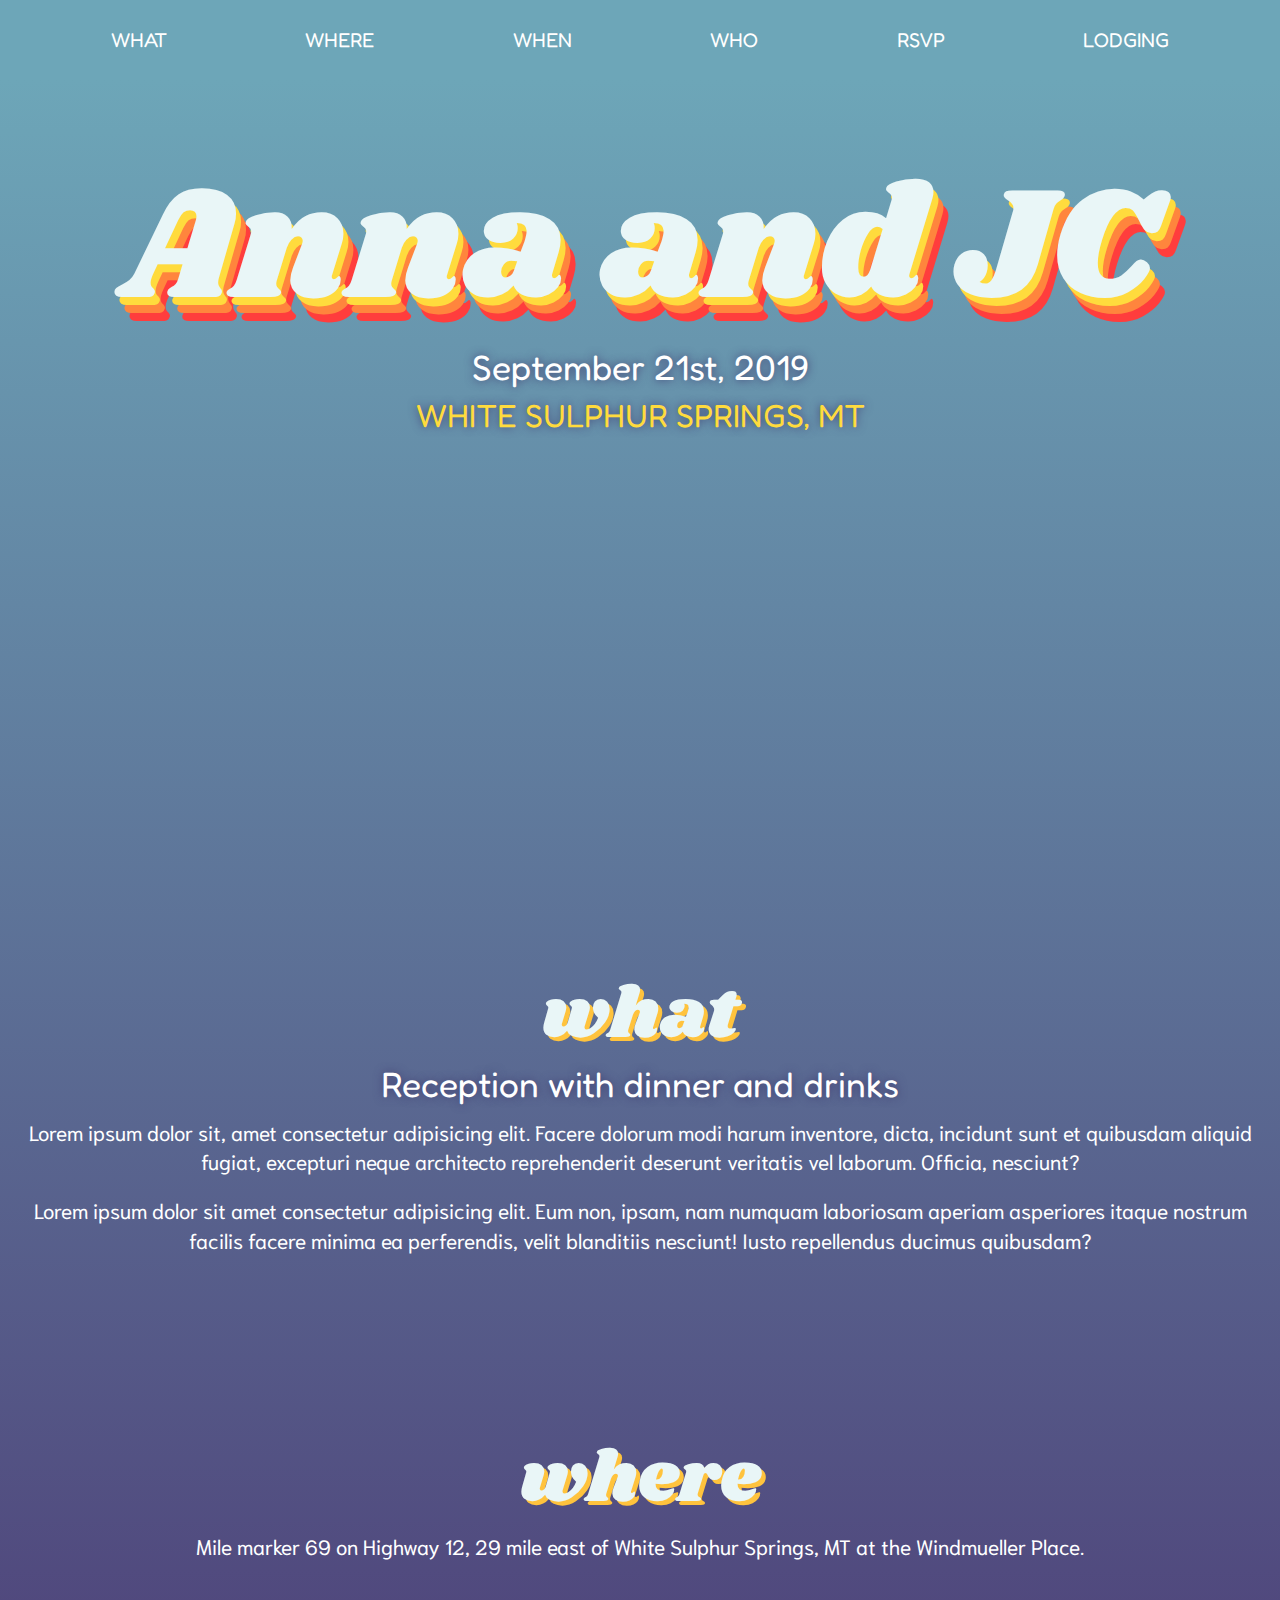
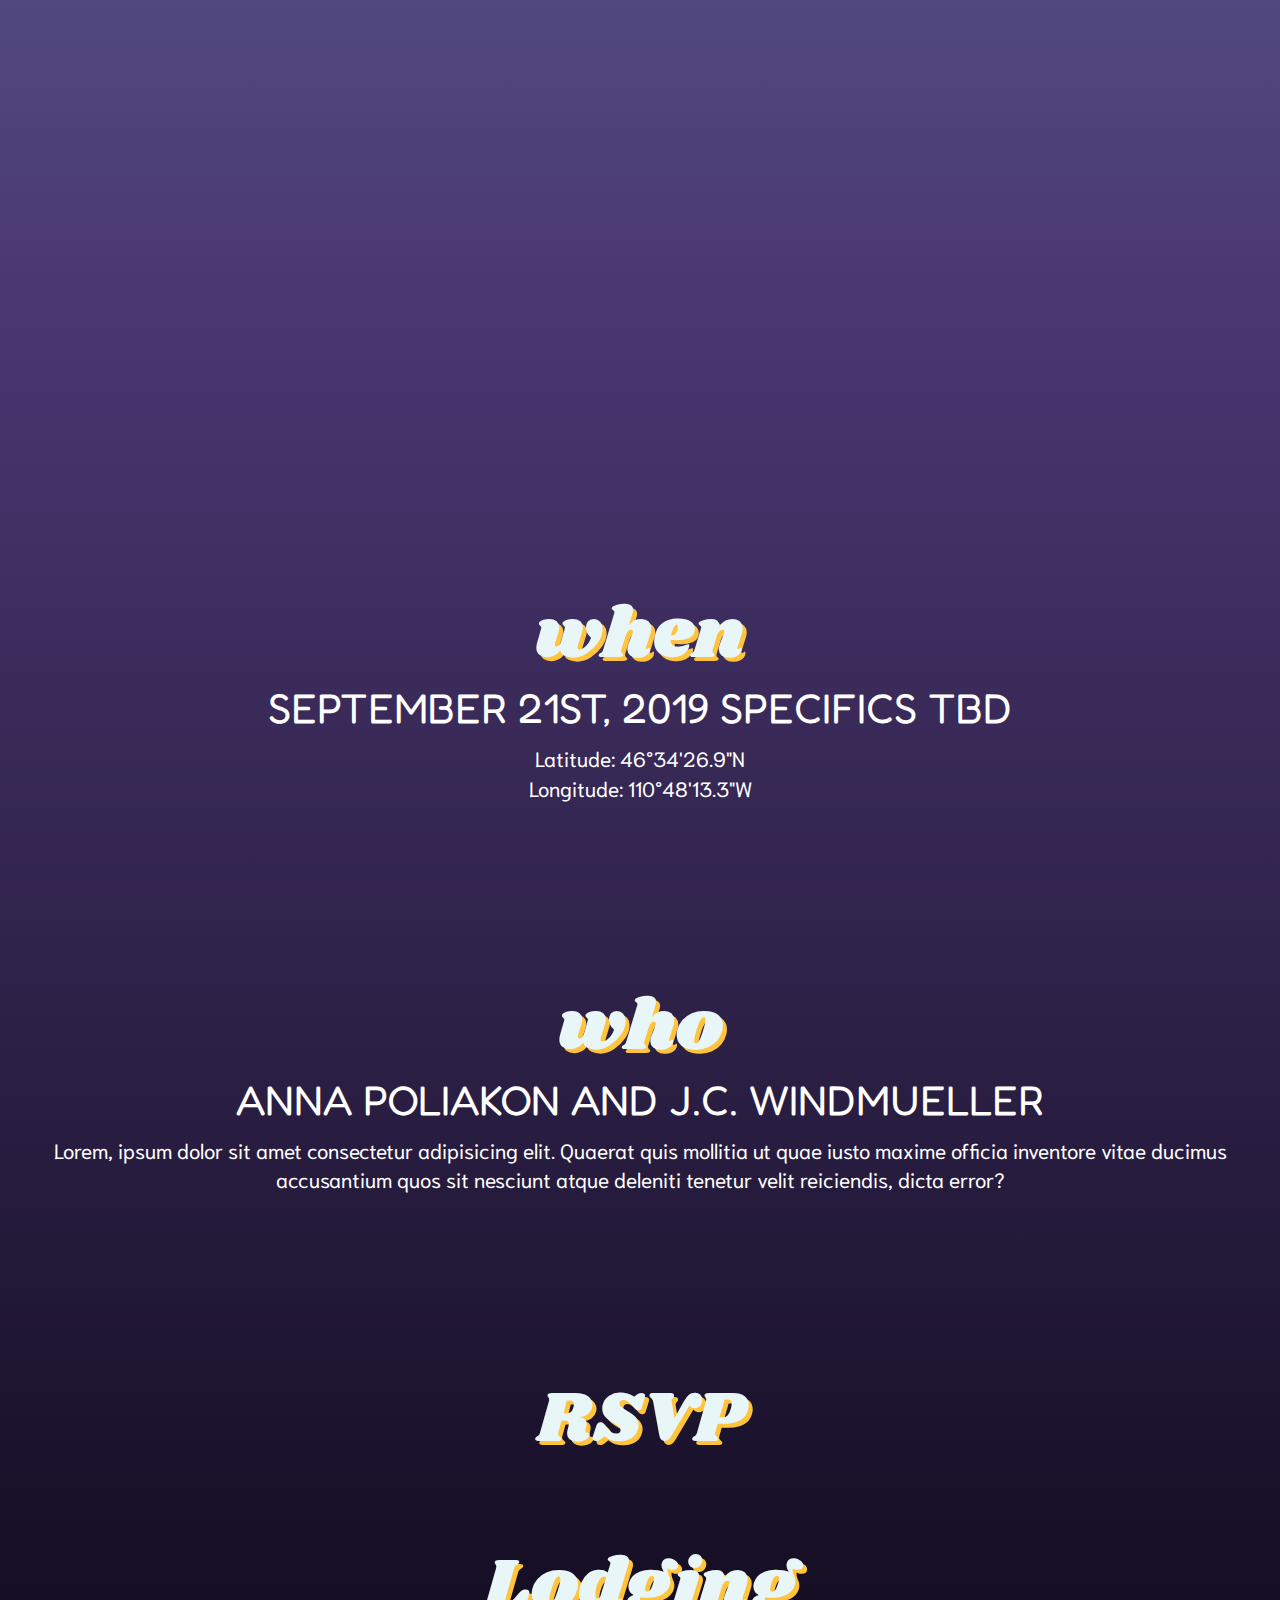
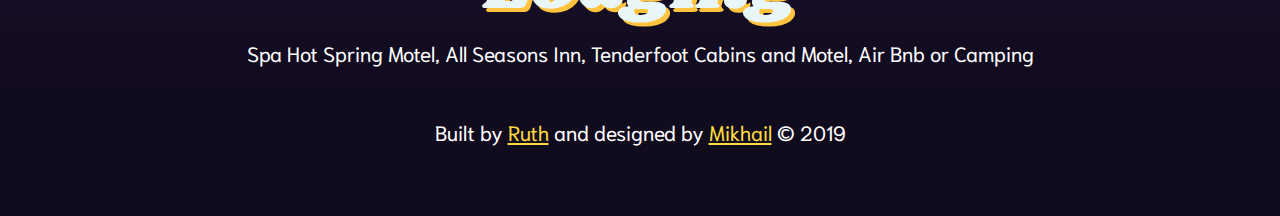
==== annanjc/index.html @ 0ad3e121 "wedding site placeholder text" ====
<!DOCTYPE html>
<html lang="en">
  <head>
    <meta charset="utf-8" />
    <title>Anna and J.C.</title>
    <link
      href="https://fonts.googleapis.com/css?family=Lily+Script+One|Major+Mono+Display|Niramit|Shrikhand|Srisakdi:700|Staatliches&display=swap"
      rel="stylesheet"
    />

    <link href="https://fonts.googleapis.com/css?family=Fredoka+One|Shrikhand&display=swap" rel="stylesheet">


    <link rel="stylesheet" type="text/css" href="style.css" />

    <!-- Meta -->
    <meta
      name="viewport"
      content="width=device-width, initial-scale=1, user-scalable=1"
    />
    <meta name="keywords" content="wedding, anna, jc, poliakon, windmueller" />
    <meta
      name="description"
      content="ANNA POLIAKON AND J.C. WINDMUELLER ARE GETTING HITCHED"
    />
    <meta name="author" content="Ruth Poliakon" />

    <!-- Facebook Open Graph -->
    <meta property="og:title" content="Anna and J.C." />
    <meta property="og:image" content="/images/RAP.jpg" />
    <meta property="og:site_name" content="Anna and J.C." />
    <meta
      property="og:description"
      content="ANNA POLIAKON AND J.C. WINDMUELLER ARE GETTING HITCHED"
    />
    <meta property="og:type" content="event" />
  </head>

  <!-- Main Content -->
  <main>
      <!-- Header -->
      <header class="header">
        <nav class="navigation">
          <a href="#what" class="what-link">what</a>
          <a href="#where" class="where-link">where</a>
          <a href="#when" class="when-link">when</a>
          <a href="#who" class="who-link">who</a>
          <a href="#rsvp" class="rsvp-link">RSVP</a>
          <a href="#lodging" class="lodging-link">Lodging</a>

          <!-- <a href="index.html"
            ><img class="logo" src="img/logo.png" alt="logo"
          /></a> -->
        </nav>
      </header>

      <!-- Hero -->
      <section class="hero">
        <h1 class="super-splash-header">Anna and JC</h1>
        <h2 class="super-splash-dateline">
          September 21st, 2019
        </h2>
        <h2 class="super-splash-location">
           White Sulphur Springs, MT
        </h2>
      </section>

      <!-- Content -->
      <section class="main-content">
        <section class="main-section what" id="what">
          <h2>what</h2>
          <h2 class="super-splash-dateline">
            Reception with dinner and drinks
          </h2>
          <p>
            Lorem ipsum dolor sit, amet consectetur adipisicing elit. Facere dolorum modi harum inventore, dicta, incidunt sunt et quibusdam aliquid fugiat, excepturi neque architecto reprehenderit deserunt veritatis vel laborum. Officia, nesciunt?
          </p>

          <p>
            Lorem ipsum dolor sit amet consectetur adipisicing elit. Eum non, ipsam, nam numquam laboriosam aperiam asperiores itaque nostrum facilis facere minima ea perferendis, velit blanditiis nesciunt! Iusto repellendus ducimus quibusdam?
          </p>
        </section>
        <section class="main-section where" id="where">
          <h2>where</h2>
          <p>
            Mile marker 69 on Highway 12,  29 mile east of White Sulphur Springs, MT at the Windmueller Place.
          </p>
          <div class="iframe">
            <iframe src="https://www.google.com/maps/embed?pb=!1m18!1m12!1m3!1d2742.6627249101393!2d-110.80586868402827!3d46.574134666716105!2m3!1f0!2f0!3f0!3m2!1i1024!2i768!4f13.1!3m3!1m2!1s0x0%3A0x0!2zNDbCsDM0JzI2LjkiTiAxMTDCsDQ4JzEzLjMiVw!5e0!3m2!1sen!2sus!4v1562725082805!5m2!1sen!2sus" width="600" height="450" frameborder="0" style="border:0" allowfullscreen></iframe>
          </div>
        </section>

        <section class="main-section when" id="when">
          <h2>when</h2>
          <h3>
            September 21st, 2019 specifics TBD
          </h3>

          <p>
            Latitude: 46°34'26.9"N <br />
            Longitude: 110°48'13.3"W
          </p>

          
        </section>
        <section class="main-section who" id="who">
          <h2>who</h2>
          <h3>
            Anna Poliakon and J.C. Windmueller
          </h3>

          <p>Lorem, ipsum dolor sit amet consectetur adipisicing elit. Quaerat quis mollitia ut quae iusto maxime officia inventore vitae ducimus accusantium quos sit nesciunt atque deleniti tenetur velit reiciendis, dicta error?</p>
        </section>

      <section class="main-section rsvp" id="rsvp">
          <h2>RSVP</h2>
          <!-- <iframe src="https://docs.google.com/forms/d/e/1FAIpQLSeXHBeMtmVsjeKp1WFBiSRcSif7BDHAz9lkEw2T23xp21ff_g/viewform?embedded=true" width="640" height="600" frameborder="0" marginheight="0" marginwidth="0">Loading...</iframe> -->
        </section>
        <section class="lodging" id="lodging">
          <h2>Lodging</h2>
          <p>Spa Hot Spring Motel, All Seasons Inn, Tenderfoot Cabins and Motel, Air Bnb or Camping</p>
        </section>
      </section>
      <!-- Footer -->
      <footer class="footer">
        <p>
          Built by <a href="http://ruthpoli.com/">Ruth</a> and designed by
          <a href="http://miktwar.com/">Mikhail</a> &copy; 2019
        </p>
      </footer>
    </div>
  </main>
</html>
---- annanjc/style.css ----
/* /////////////////////////// */
/* RESET */
/* /////////////////////////// */

/* http://meyerweb.com/eric/tools/css/reset/
   v2.0 | 20110126
   License: none (public domain)
*/

html,
body,
div,
span,
applet,
object,
iframe,
h1,
h2,
h3,
h4,
h5,
h6,
p,
blockquote,
pre,
a,
abbr,
acronym,
address,
big,
cite,
code,
del,
dfn,
em,
img,
ins,
kbd,
q,
s,
samp,
small,
strike,
strong,
sub,
sup,
tt,
var,
b,
u,
i,
center,
dl,
dt,
dd,
ol,
ul,
li,
fieldset,
form,
label,
legend,
table,
caption,
tbody,
tfoot,
thead,
tr,
th,
td,
article,
aside,
canvas,
details,
embed,
figure,
figcaption,
footer,
header,
hgroup,
menu,
nav,
output,
ruby,
section,
summary,
time,
mark,
audio,
video {
    margin        : 0;
    padding       : 0;
    border        : 0;
    font-size     : 100%;
    font          : inherit;
    vertical-align: baseline;
}

/* HTML5 display-role reset for older browsers */
article,
aside,
details,
figcaption,
figure,
footer,
header,
hgroup,
menu,
nav,
section {
    display: block;
}

body {
    line-height: 1;
    color      : #fff;
}

ol,
ul {
    list-style: none;
}

blockquote,
q {
    quotes: none;
}

blockquote:before,
blockquote:after,
q:before,
q:after {
    content: "";
    content: none;
}

table {
    border-collapse: collapse;
    border-spacing : 0;
}

/* /////////////////////////// */
/* PAGE STYLING */
/* /////////////////////////// */

html {
    background-color: rgb(109, 166, 184);
}

main {
    background: rgb(12, 7, 23);
    background: linear-gradient(0deg,
            rgba(12, 7, 23, 1) 0%,
            rgba(75, 56, 115, 1) 46%,
            rgb(109, 166, 184) 100%);
    /* background-image : url("img/night-sky.jpg");
  background-repeat     : no-repeat;
  background-size       : 100% auto; */
}

p,
blockquote,
ul {
    font-family: "Niramit", sans-serif;
    font-size  : 1.3rem;
    line-height: 1.4em;
    margin     : 10px 0 20px;
}

p {
    text-align: center;
}

blockquote {
    margin     : 0 25px;
    padding    : 0 25px;
    font-size  : 1.1rem;
    line-height: 1.4em;
    border-left: 3px solid #ffc33d;
}

h2 {
    font-family  : "Shrikhand", sans-serif;
    text-align   : center;
    color        : #e9f6f7;
    text-shadow  : 4px 4px 0px #ffc33d;
    font-size    : 4.5rem;
    margin-bottom: 15px;
}

h3 {
    font-family   : "Fredoka One", sans-serif;
    text-align    : center;
    font-size     : 2.6rem;
    margin-bottom : 15px;
    text-transform: uppercase;
}

a {
    color: #ffdb3d;
}

a:hover {
    color: #fff;
}

/* NAVIGATION */
.navigation {
    position: fixed;
    top     : 0;
    width   : 100%;
    height  : 80px;
    z-index : 5;

    background-color: rgb(109, 166, 184);
    display         : flex;
    flex-wrap       : wrap;
    justify-content : space-evenly;
    align-items     : center;
}

.navigation a {
    text-decoration    : none;
    color              : #fff;
    font-size          : 20px;
    font-family        : "Fredoka One", sans-serif;
    text-transform     : uppercase;
    padding            : 28px;
    background-repeat  : no-repeat;
    background-position: center;
}

.navigation a:hover {
    color              : #ffdb3d;
    background-repeat  : no-repeat;
    background-position: center;
}

.what-link:hover {
    background     : url(images/flashlight.png);
    background-size: 100px auto;
}

.where-link:hover {
    background     : url(images/smores.png);
    background-size: 62px auto;
}

.when-link:hover {
    background     : url(images/compass.png);
    background-size: 51px auto;
}

.who-link:hover {
    background     : url(images/sleeping-bag.png);
    background-size: 112px auto;
}

.rsvp-link:hover {
    background     : url(images/beer.png);
    background-size: 52px auto;
}

/* SPLASH */

.hero {
    margin-top            : 80px;
    /* background         : url(images/mountains.jpg); */
    height                : 90vh;
    background-size       : 100% auto;
    background-position   : center center;
}

.super-splash-header {
    /* font-family: 'Lily Script One', serif;
  font-family     : 'Major Mono Display', monospace;
  */
    font-family: "Shrikhand", sans-serif;
    text-align : center;
    color      : #e9f6f7;
    text-shadow: 5px 8px 0px #ffdb3d, 10px 16px 0px #ff853d, 15px 24px 0px #ff3d3d;
    font-size  : 10rem;
    padding    : 10vh 0 20px;
}

.super-splash-subline {
    font-family: "Shrikhand", sans-serif;
    color      : #fff;
    text-align : center;
    text-shadow: 0px 0px 10px #3f3e72;
    font-size  : 2rem;
}

.super-splash-dateline {
    font-family: "Fredoka One", sans-serif;
    color      : #fff;
    text-align : center;
    text-shadow: 0px 0px 10px #3f3e72;
    font-size  : 2.2rem;
}


.super-splash-location {
    font-family   : "Fredoka One", sans-serif;
    color         : #ffdb3d;
    text-transform: uppercase;
    text-align    : center;
    text-shadow   : 0px 0px 10px #3f3e72;
    font-size     : 2rem;
}

.full-width-pattern {
    height         : 180px;
    display        : block;
    width          : 100%;
    background     : url(images/pattern.png) repeat transparent;
    background-size: auto 100%;
}

/* MAIN CONTENT */

.main-section {
    padding      : 90px 20px 80px;
    /* background: #000000; */
}

/* @media only screen and (min-width: 1050px) {
    .main-content {
        display        : flex;
        flex-flow      : row wrap;
        justify-content: space-between;
        align-items    : stretch;
        align-content  : space-around;
    }
} */


.where iframe {
    margin : 0 auto;
    display: block;
}

@media only screen and (max-width: 700px) {
    .iframe {
        position: relative;

        height: 600px;
    }

    .iframe iframe {
        position: absolute;
        top     : 0;
        left    : 0;
        width   : 100%;
        height  : 600px;
    }

    p {
        font-size  : 1.3rem;
        line-height: 1.4em;
    }

    blockquote {
        font-size  : 1.1rem;
        line-height: 1.4em;
    }

    .main-section {
        padding: 50px 20px 60px;
    }

    h2 {
        font-family  : "Shrikhand", sans-serif;
        text-align   : center;
        color        : #e9f6f7;
        text-shadow  : 4px 4px 0px #ffc33d;
        font-size    : 3rem;
        margin-bottom: 15px;
    }

    h3 {
        font-size    : 2rem;
        margin-bottom: 15px;
    }

    .super-splash-header {
        font-size  : 5rem;
        text-shadow: 3px 4px 0px #ffdb3d, 6px 8px 0px #ff853d, 9px 12px 0px #ff3d3d;
    }

    .super-splash-dateline {
        font-size: 1.8rem;
    }

    .super-splash-subline {}

    .navigation {
        height: 66px;
    }

    .navigation a {
        padding  : 0px;
        transform: rotate(-25deg);
    }

    .navigation a:hover {
        background-image: none;
    }
}


.rsvp {
    flex      : 1;
    text-align: center;
}

.footer {
    padding   : 20px 0 50px;
    background: #110b1e;
    font-size : 10px;
    text-align: center;
}

/*
font-family: 'Srisakdi', cursive;
font-family: 'Major Mono Display', monospace;
font-family: 'Staatliches', cursive;
font-family: 'Shrikhand', cursive;
font-family: 'Lily Script One', cursive;
font-family: 'Niramit', sans-serif;

font-family: 'Fredoka One', cursive;
*/
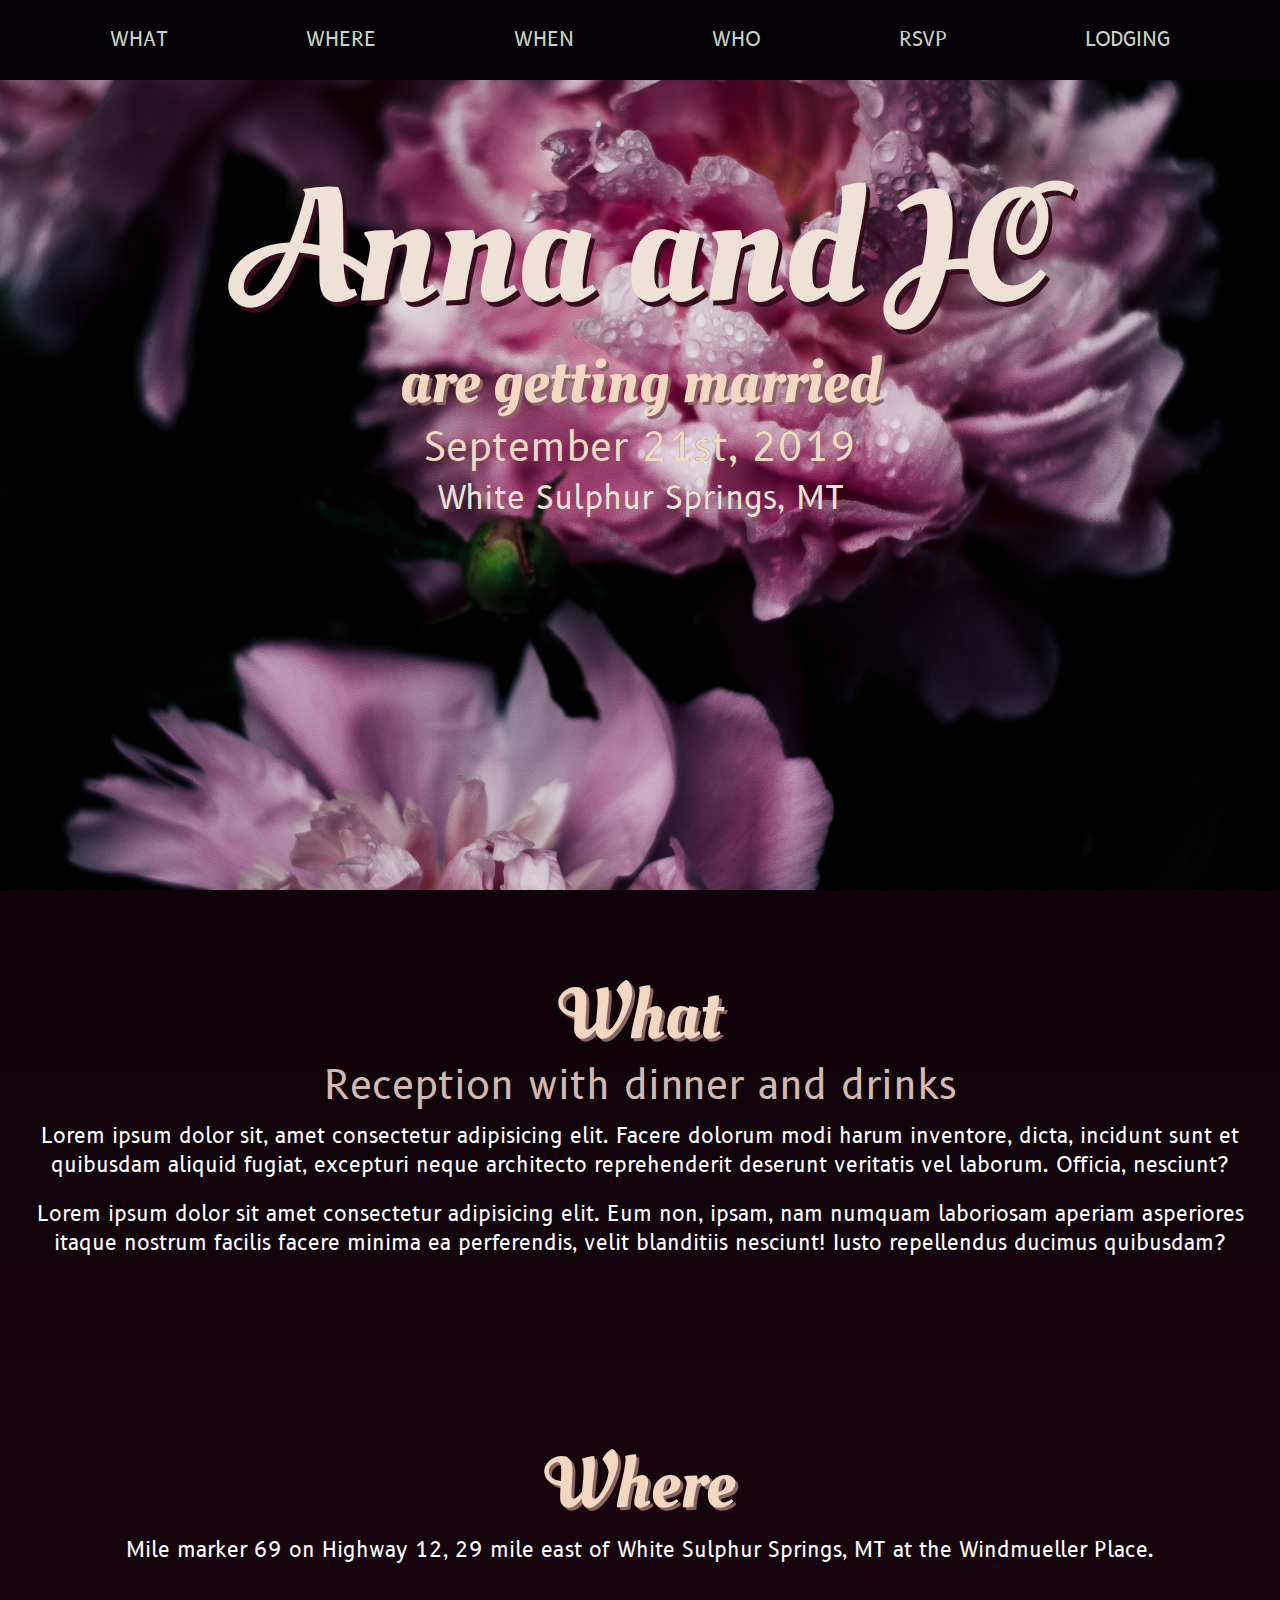
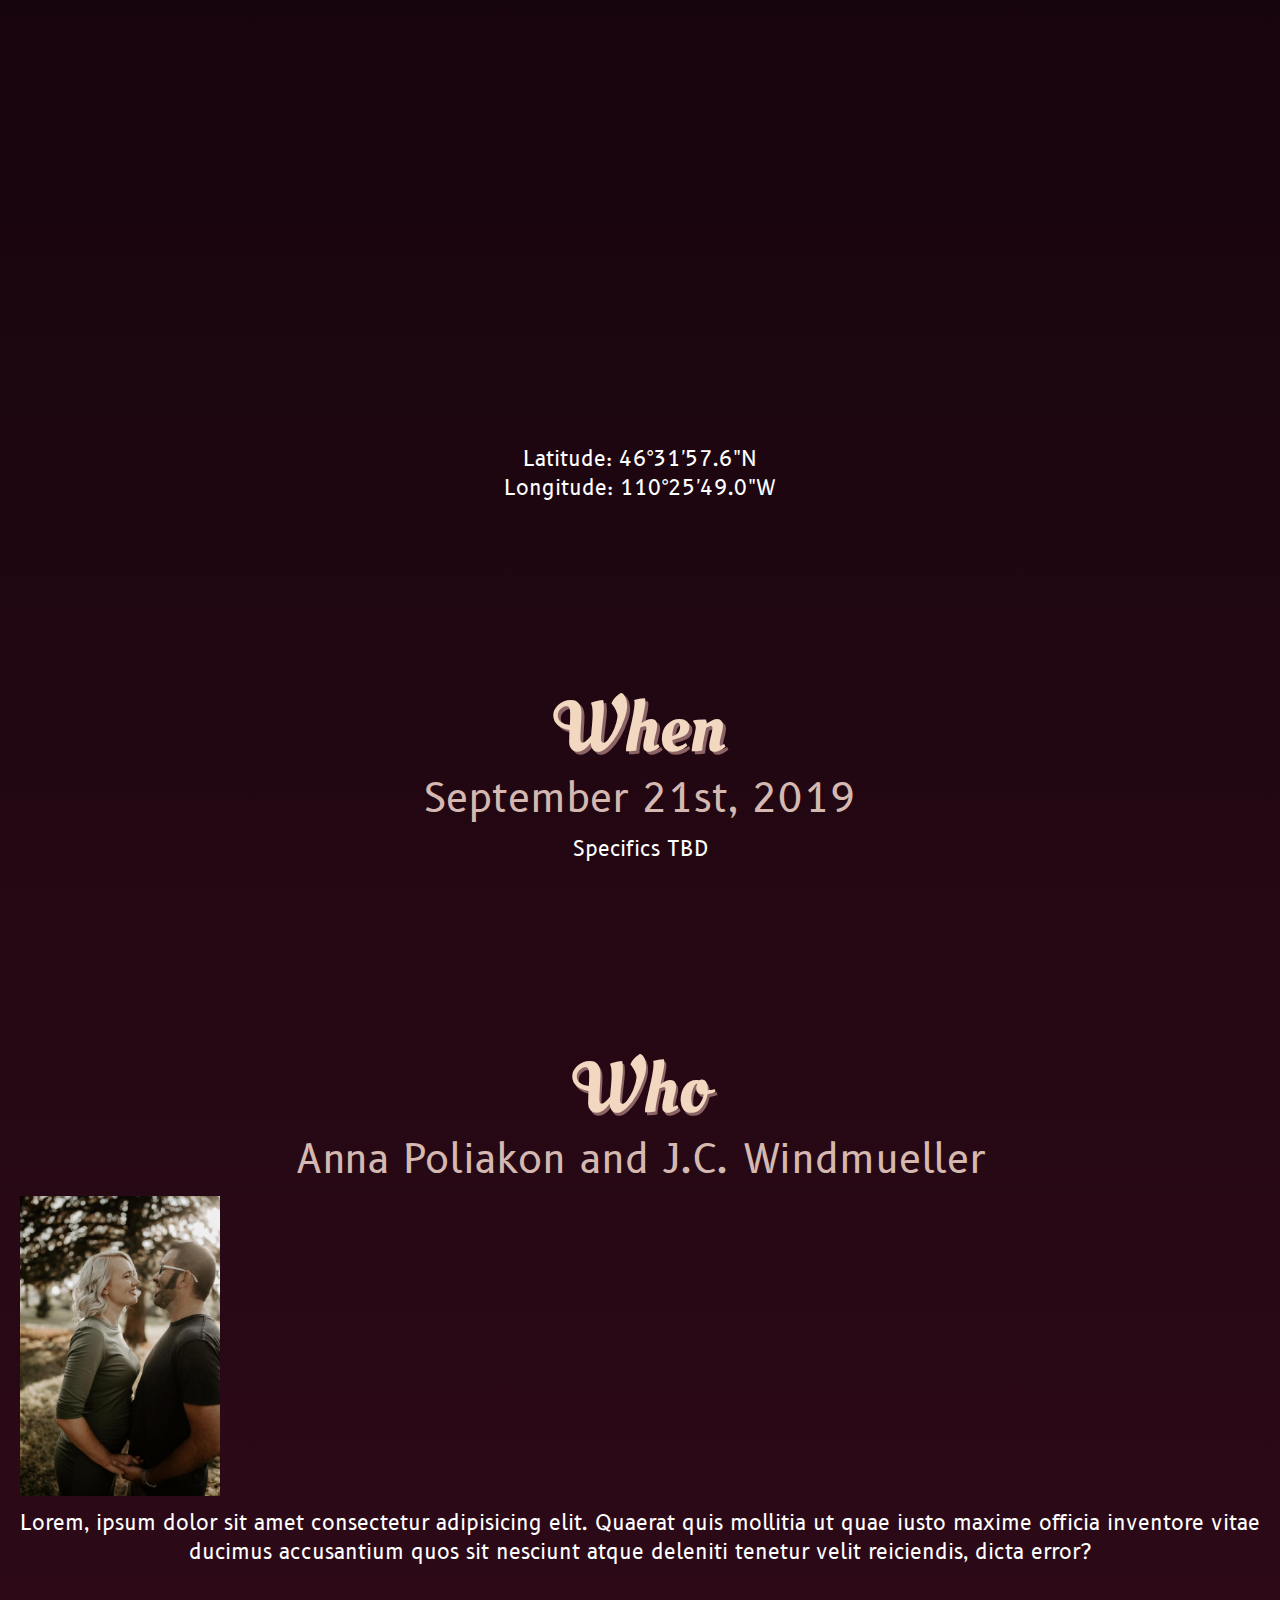
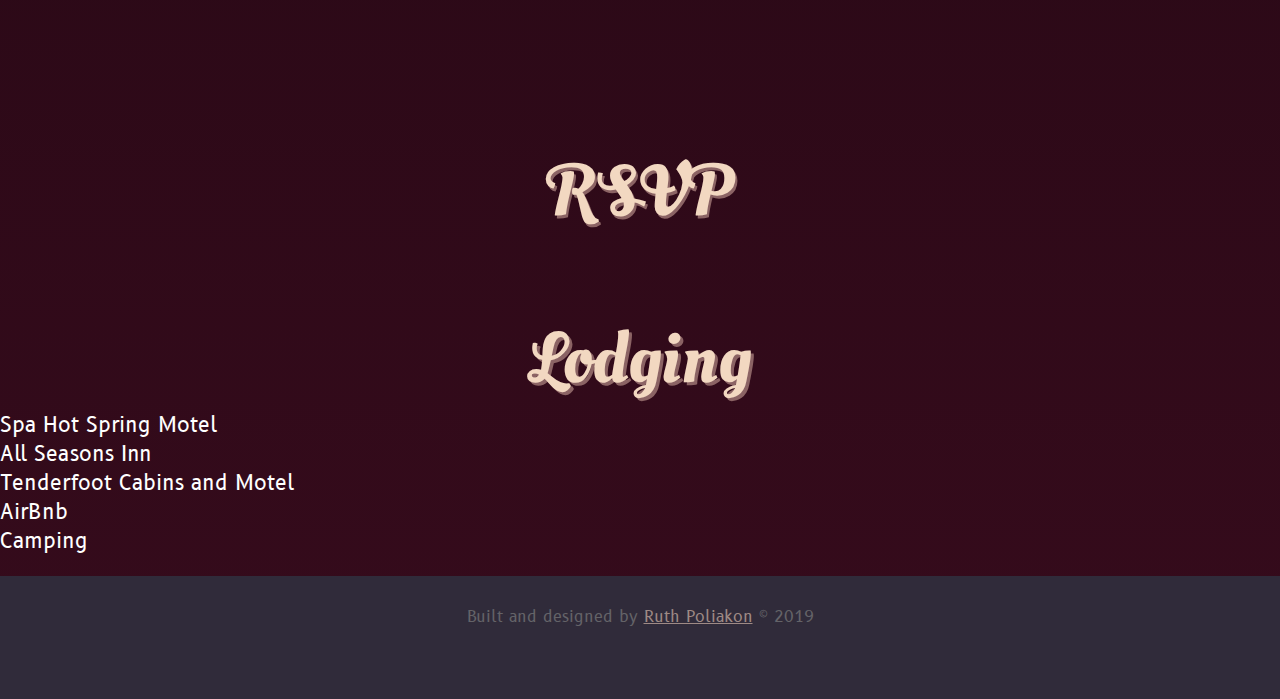
==== commit fd45e0f1: "main page styling" ====
--- a/annanjc/index.html
+++ b/annanjc/index.html
@@ -4,14 +4,16 @@
     <meta charset="utf-8" />
     <title>Anna and J.C.</title>
     <link
-      href="https://fonts.googleapis.com/css?family=Lily+Script+One|Major+Mono+Display|Niramit|Shrikhand|Srisakdi:700|Staatliches&display=swap"
+      href="https://fonts.googleapis.com/css?family=B612|Oleo+Script+Swash+Caps&display=swap"
       rel="stylesheet"
     />
 
-    <link href="https://fonts.googleapis.com/css?family=Fredoka+One|Shrikhand&display=swap" rel="stylesheet">
+    <link
+      href="https://fonts.googleapis.com/css?family=Fredoka+One|Shrikhand&display=swap"
+      rel="stylesheet"
+    />
 
-
-    <link rel="stylesheet" type="text/css" href="style.css" />
+    <link rel="stylesheet" type="text/css" href="css/index.css" />
 
     <!-- Meta -->
     <meta
@@ -19,10 +21,7 @@
       content="width=device-width, initial-scale=1, user-scalable=1"
     />
     <meta name="keywords" content="wedding, anna, jc, poliakon, windmueller" />
-    <meta
-      name="description"
-      content="ANNA POLIAKON AND J.C. WINDMUELLER ARE GETTING HITCHED"
-    />
+    <meta name="description" content="Anna and JC are getting married!" />
     <meta name="author" content="Ruth Poliakon" />
 
     <!-- Facebook Open Graph -->
@@ -31,103 +30,127 @@
     <meta property="og:site_name" content="Anna and J.C." />
     <meta
       property="og:description"
-      content="ANNA POLIAKON AND J.C. WINDMUELLER ARE GETTING HITCHED"
+      content="Anna and JC are getting married!"
     />
     <meta property="og:type" content="event" />
   </head>
 
   <!-- Main Content -->
   <main>
-      <!-- Header -->
-      <header class="header">
-        <nav class="navigation">
-          <a href="#what" class="what-link">what</a>
-          <a href="#where" class="where-link">where</a>
-          <a href="#when" class="when-link">when</a>
-          <a href="#who" class="who-link">who</a>
-          <a href="#rsvp" class="rsvp-link">RSVP</a>
-          <a href="#lodging" class="lodging-link">Lodging</a>
+    <!-- Header -->
+    <header class="header">
+      <nav class="navigation">
+        <a href="#what" class="what-link">what</a>
+        <a href="#where" class="where-link">where</a>
+        <a href="#when" class="when-link">when</a>
+        <a href="#who" class="who-link">who</a>
+        <a href="#rsvp" class="rsvp-link">RSVP</a>
+        <a href="#lodging" class="lodging-link">Lodging</a>
 
-          <!-- <a href="index.html"
+        <!-- <a href="index.html"
             ><img class="logo" src="img/logo.png" alt="logo"
           /></a> -->
-        </nav>
-      </header>
+      </nav>
+    </header>
 
-      <!-- Hero -->
-      <section class="hero">
-        <h1 class="super-splash-header">Anna and JC</h1>
-        <h2 class="super-splash-dateline">
-          September 21st, 2019
-        </h2>
-        <h2 class="super-splash-location">
-           White Sulphur Springs, MT
-        </h2>
+    <!-- Hero -->
+    <section class="hero">
+      <h1 class="super-splash-header">Anna and JC</h1>
+      <h2 class="super-splash-subline">are getting married</h2>
+      <h2 class="super-splash-dateline">
+        September 21st, 2019
+      </h2>
+      <h2 class="super-splash-location">
+        White Sulphur Springs, MT
+      </h2>
+    </section>
+
+    <!-- Content -->
+    <section class="main-content">
+      <section class="main-section what" id="what">
+        <h2>What</h2>
+        <h3>
+          Reception with dinner and drinks
+        </h3>
+        <p>
+          Lorem ipsum dolor sit, amet consectetur adipisicing elit. Facere
+          dolorum modi harum inventore, dicta, incidunt sunt et quibusdam
+          aliquid fugiat, excepturi neque architecto reprehenderit deserunt
+          veritatis vel laborum. Officia, nesciunt?
+        </p>
+
+        <p>
+          Lorem ipsum dolor sit amet consectetur adipisicing elit. Eum non,
+          ipsam, nam numquam laboriosam aperiam asperiores itaque nostrum
+          facilis facere minima ea perferendis, velit blanditiis nesciunt! Iusto
+          repellendus ducimus quibusdam?
+        </p>
+      </section>
+      <section class="main-section where" id="where">
+        <h2>Where</h2>
+        <p>
+          Mile marker 69 on Highway 12, 29 mile east of White Sulphur Springs,
+          MT at the Windmueller Place.
+        </p>
+        <div class="iframe">
+          <iframe
+            src="https://www.google.com/maps/embed?pb=!1m18!1m12!1m3!1d2744.7981487558277!2d-110.43307468440645!3d46.53189597912811!2m3!1f0!2f0!3f0!3m2!1i1024!2i768!4f13.1!3m3!1m2!1s0x53443decd35ec167%3A0x347f56c836a28da6!2s6922+US-12%2C+Martinsdale%2C+MT+59053!5e0!3m2!1sen!2sus!4v1562787976945!5m2!1sen!2sus"
+            width="600"
+            height="450"
+            frameborder="0"
+            style="border:0"
+            allowfullscreen
+          ></iframe>
+          <p>
+            Latitude: 46°31'57.6"N<br />
+            Longitude: 110°25'49.0"W
+          </p>
+        </div>
       </section>
 
-      <!-- Content -->
-      <section class="main-content">
-        <section class="main-section what" id="what">
-          <h2>what</h2>
-          <h2 class="super-splash-dateline">
-            Reception with dinner and drinks
-          </h2>
-          <p>
-            Lorem ipsum dolor sit, amet consectetur adipisicing elit. Facere dolorum modi harum inventore, dicta, incidunt sunt et quibusdam aliquid fugiat, excepturi neque architecto reprehenderit deserunt veritatis vel laborum. Officia, nesciunt?
-          </p>
+      <section class="main-section when" id="when">
+        <h2>When</h2>
+        <h3>
+          September 21st, 2019
+        </h3>
+        <p>Specifics TBD</p>
+      </section>
+      <section class="main-section who" id="who">
+        <h2>Who</h2>
+        <h3>
+          Anna Poliakon and J.C. Windmueller
+        </h3>
+        <img src="img/anna-jc-1.jpg" alt="Anna and JC" />
 
-          <p>
-            Lorem ipsum dolor sit amet consectetur adipisicing elit. Eum non, ipsam, nam numquam laboriosam aperiam asperiores itaque nostrum facilis facere minima ea perferendis, velit blanditiis nesciunt! Iusto repellendus ducimus quibusdam?
-          </p>
-        </section>
-        <section class="main-section where" id="where">
-          <h2>where</h2>
-          <p>
-            Mile marker 69 on Highway 12,  29 mile east of White Sulphur Springs, MT at the Windmueller Place.
-          </p>
-          <div class="iframe">
-            <iframe src="https://www.google.com/maps/embed?pb=!1m18!1m12!1m3!1d2742.6627249101393!2d-110.80586868402827!3d46.574134666716105!2m3!1f0!2f0!3f0!3m2!1i1024!2i768!4f13.1!3m3!1m2!1s0x0%3A0x0!2zNDbCsDM0JzI2LjkiTiAxMTDCsDQ4JzEzLjMiVw!5e0!3m2!1sen!2sus!4v1562725082805!5m2!1sen!2sus" width="600" height="450" frameborder="0" style="border:0" allowfullscreen></iframe>
-          </div>
-        </section>
-
-        <section class="main-section when" id="when">
-          <h2>when</h2>
-          <h3>
-            September 21st, 2019 specifics TBD
-          </h3>
-
-          <p>
-            Latitude: 46°34'26.9"N <br />
-            Longitude: 110°48'13.3"W
-          </p>
-
-          
-        </section>
-        <section class="main-section who" id="who">
-          <h2>who</h2>
-          <h3>
-            Anna Poliakon and J.C. Windmueller
-          </h3>
-
-          <p>Lorem, ipsum dolor sit amet consectetur adipisicing elit. Quaerat quis mollitia ut quae iusto maxime officia inventore vitae ducimus accusantium quos sit nesciunt atque deleniti tenetur velit reiciendis, dicta error?</p>
-        </section>
+        <p>
+          Lorem, ipsum dolor sit amet consectetur adipisicing elit. Quaerat quis
+          mollitia ut quae iusto maxime officia inventore vitae ducimus
+          accusantium quos sit nesciunt atque deleniti tenetur velit reiciendis,
+          dicta error?
+        </p>
+      </section>
 
       <section class="main-section rsvp" id="rsvp">
-          <h2>RSVP</h2>
-          <!-- <iframe src="https://docs.google.com/forms/d/e/1FAIpQLSeXHBeMtmVsjeKp1WFBiSRcSif7BDHAz9lkEw2T23xp21ff_g/viewform?embedded=true" width="640" height="600" frameborder="0" marginheight="0" marginwidth="0">Loading...</iframe> -->
-        </section>
-        <section class="lodging" id="lodging">
-          <h2>Lodging</h2>
-          <p>Spa Hot Spring Motel, All Seasons Inn, Tenderfoot Cabins and Motel, Air Bnb or Camping</p>
-        </section>
+        <h2>RSVP</h2>
+        <!-- <iframe src="https://docs.google.com/forms/d/e/1FAIpQLSeXHBeMtmVsjeKp1WFBiSRcSif7BDHAz9lkEw2T23xp21ff_g/viewform?embedded=true" width="640" height="600" frameborder="0" marginheight="0" marginwidth="0">Loading...</iframe> -->
       </section>
-      <!-- Footer -->
-      <footer class="footer">
-        <p>
-          Built by <a href="http://ruthpoli.com/">Ruth</a> and designed by
-          <a href="http://miktwar.com/">Mikhail</a> &copy; 2019
-        </p>
-      </footer>
-    </div>
+      <section class="lodging" id="lodging">
+        <h2>Lodging</h2>
+        <ul>
+          <li>Spa Hot Spring Motel</li>
+          <li>All Seasons Inn</li>
+          <li>Tenderfoot Cabins and Motel</li>
+          <li>AirBnb</li>
+          <li>Camping</li>
+        </ul>
+      </section>
+    </section>
+    <!-- Footer -->
+    <footer class="footer">
+      <p>
+        Built and designed by
+        <a href="http://ruthpoli.com/">Ruth Poliakon</a> &copy; 2019
+      </p>
+    </footer>
   </main>
 </html>
--- a/annanjc/css/index.css
+++ b/annanjc/css/index.css
@@ -0,0 +1,365 @@
+/* /////////////////////////// */
+/* RESET */
+/* /////////////////////////// */
+/* http://meyerweb.com/eric/tools/css/reset/
+   v2.0 | 20110126
+   License: none (public domain)
+*/
+html,
+body,
+div,
+span,
+applet,
+object,
+iframe,
+h1,
+h2,
+h3,
+h4,
+h5,
+h6,
+p,
+blockquote,
+pre,
+a,
+abbr,
+acronym,
+address,
+big,
+cite,
+code,
+del,
+dfn,
+em,
+img,
+ins,
+kbd,
+q,
+s,
+samp,
+small,
+strike,
+strong,
+sub,
+sup,
+tt,
+var,
+b,
+u,
+i,
+center,
+dl,
+dt,
+dd,
+ol,
+ul,
+li,
+fieldset,
+form,
+label,
+legend,
+table,
+caption,
+tbody,
+tfoot,
+thead,
+tr,
+th,
+td,
+article,
+aside,
+canvas,
+details,
+embed,
+figure,
+figcaption,
+footer,
+header,
+hgroup,
+menu,
+nav,
+output,
+ruby,
+section,
+summary,
+time,
+mark,
+audio,
+video {
+  margin: 0;
+  padding: 0;
+  border: 0;
+  font-size: 100%;
+  font: inherit;
+  vertical-align: baseline;
+}
+/* HTML5 display-role reset for older browsers */
+article,
+aside,
+details,
+figcaption,
+figure,
+footer,
+header,
+hgroup,
+menu,
+nav,
+section {
+  display: block;
+}
+body {
+  line-height: 1;
+  color: #fff;
+}
+ol,
+ul {
+  list-style: none;
+}
+blockquote,
+q {
+  quotes: none;
+}
+blockquote:before,
+blockquote:after,
+q:before,
+q:after {
+  content: "";
+  content: none;
+}
+table {
+  border-collapse: collapse;
+  border-spacing: 0;
+}
+/* /////////////////////////// */
+/* PAGE STYLING */
+/* /////////////////////////// */
+html {
+  background-color: #030104;
+}
+main {
+  background: #030104;
+  background: linear-gradient(0deg, #360b1c 0%, #030104 100%);
+}
+p,
+blockquote,
+ul {
+  font-family: 'B612', sans-serif;
+  font-size: 1.3rem;
+  line-height: 1.4em;
+  margin: 10px 0 20px;
+}
+p {
+  text-align: center;
+}
+blockquote {
+  margin: 0 25px;
+  padding: 0 25px;
+  font-size: 1.1rem;
+  line-height: 1.4em;
+  border-left: 3px solid #8b6364;
+}
+ul {
+  list-style-type: circle;
+}
+h2 {
+  font-family: 'Oleo Script Swash Caps', cursive;
+  text-align: center;
+  color: #F2D8C1;
+  text-shadow: 2.5px 3px 0px #8b6364;
+  font-size: 4.5rem;
+  margin-bottom: 15px;
+}
+h3 {
+  font-family: 'B612', sans-serif;
+  color: #d5b9b1;
+  text-align: center;
+  font-size: 2.5rem;
+  margin-bottom: 15px;
+}
+a {
+  color: #e4a999;
+}
+a:hover {
+  color: #bb7897;
+}
+/* NAVIGATION */
+.navigation {
+  position: fixed;
+  top: 0;
+  width: 100%;
+  height: 80px;
+  z-index: 5;
+  background-color: #030104;
+  display: flex;
+  flex-wrap: wrap;
+  justify-content: space-evenly;
+  align-items: center;
+}
+.navigation a {
+  text-decoration: none;
+  color: #cbd3c4;
+  font-size: 20px;
+  font-family: 'B612', sans-serif;
+  text-transform: uppercase;
+  padding: 28px;
+  background-repeat: no-repeat;
+  background-position: center;
+}
+.navigation a:hover {
+  color: #73254c;
+  background-repeat: no-repeat;
+  background-position: center;
+}
+.what-link:hover {
+  background: url(images/flashlight.png);
+  background-size: 100px auto;
+}
+.where-link:hover {
+  background: url(images/smores.png);
+  background-size: 62px auto;
+}
+.when-link:hover {
+  background: url(images/compass.png);
+  background-size: 51px auto;
+}
+.who-link:hover {
+  background: url(images/sleeping-bag.png);
+  background-size: 112px auto;
+}
+.rsvp-link:hover {
+  background: url(images/beer.png);
+  background-size: 52px auto;
+}
+.footer {
+  padding: 20px 0 50px;
+  background: #302b3a;
+  color: #646368;
+  text-align: center;
+}
+.footer p {
+  font-size: 1rem;
+}
+.footer a {
+  color: #9e8a85;
+}
+.footer a:hover {
+  color: #d5b9b1;
+}
+/* SPLASH */
+.hero {
+  margin-top: 80px;
+  background: url(../img/peony.jpg);
+  height: 90vh;
+  background-size: 100% auto;
+  background-position: center center;
+}
+.super-splash-header {
+  font-family: 'Oleo Script Swash Caps', cursive;
+  text-align: center;
+  color: #eee1d6;
+  text-shadow: 4px 5px 0px #360b1c;
+  font-size: 10rem;
+  padding: 10vh 0 20px;
+}
+.super-splash-subline {
+  font-family: 'Oleo Script Swash Caps', cursive;
+  color: #F2D8C1;
+  text-align: center;
+  text-shadow: 3px 2.5px 0px #8b6364;
+  font-size: 4rem;
+}
+.super-splash-dateline {
+  font-family: 'B612', sans-serif;
+  color: #F2D8C1;
+  text-align: center;
+  text-shadow: 0px 0px 0px #360b1c;
+  font-size: 2.5rem;
+}
+.super-splash-location {
+  font-family: 'B612', sans-serif;
+  color: #eee1d6;
+  text-transform: capitalize;
+  text-align: center;
+  text-shadow: 0px 0px 0px #360b1c;
+  font-size: 2rem;
+}
+/* MAIN CONTENT */
+.main-section {
+  padding: 90px 20px 80px;
+}
+/* @media only screen and (min-width: 1050px) {
+    .main-content {
+        display        : flex;
+        flex-flow      : row wrap;
+        justify-content: space-between;
+        align-items    : stretch;
+        align-content  : space-around;
+    }
+} */
+.where iframe {
+  margin: 0 auto;
+  display: block;
+}
+.who img {
+  max-width: 200px;
+}
+@media only screen and (max-width: 700px) {
+  .iframe {
+    position: relative;
+    height: 600px;
+  }
+  .iframe iframe {
+    position: absolute;
+    top: 0;
+    left: 0;
+    width: 100%;
+    height: 600px;
+  }
+  p {
+    font-size: 1.2rem;
+    line-height: 1.4em;
+  }
+  blockquote {
+    font-size: 1.1rem;
+    line-height: 1.4em;
+  }
+  .main-section {
+    padding: 50px 20px 60px;
+  }
+  .hero {
+    margin: 80px 5% 0;
+  }
+  h2 {
+    font-family: 'Oleo Script Swash Caps', cursive;
+    text-align: center;
+    color: #F2D8C1;
+    text-shadow: 4px 4px 0px #302b3a;
+    font-size: 3rem;
+    margin-bottom: 15px;
+  }
+  h3 {
+    font-size: 2rem;
+    margin-bottom: 15px;
+  }
+  .super-splash-header {
+    font-size: 7rem;
+  }
+  .super-splash-subline {
+    font-size: 2.6rem;
+    text-shadow: 2px 1.75px 0px #8b6364;
+  }
+  .super-splash-dateline {
+    font-size: 1.8rem;
+  }
+  .navigation {
+    height: 66px;
+  }
+  .navigation a {
+    padding: 0px;
+    transform: rotate(-35deg);
+  }
+}
+.rsvp {
+  flex: 1;
+  text-align: center;
+}
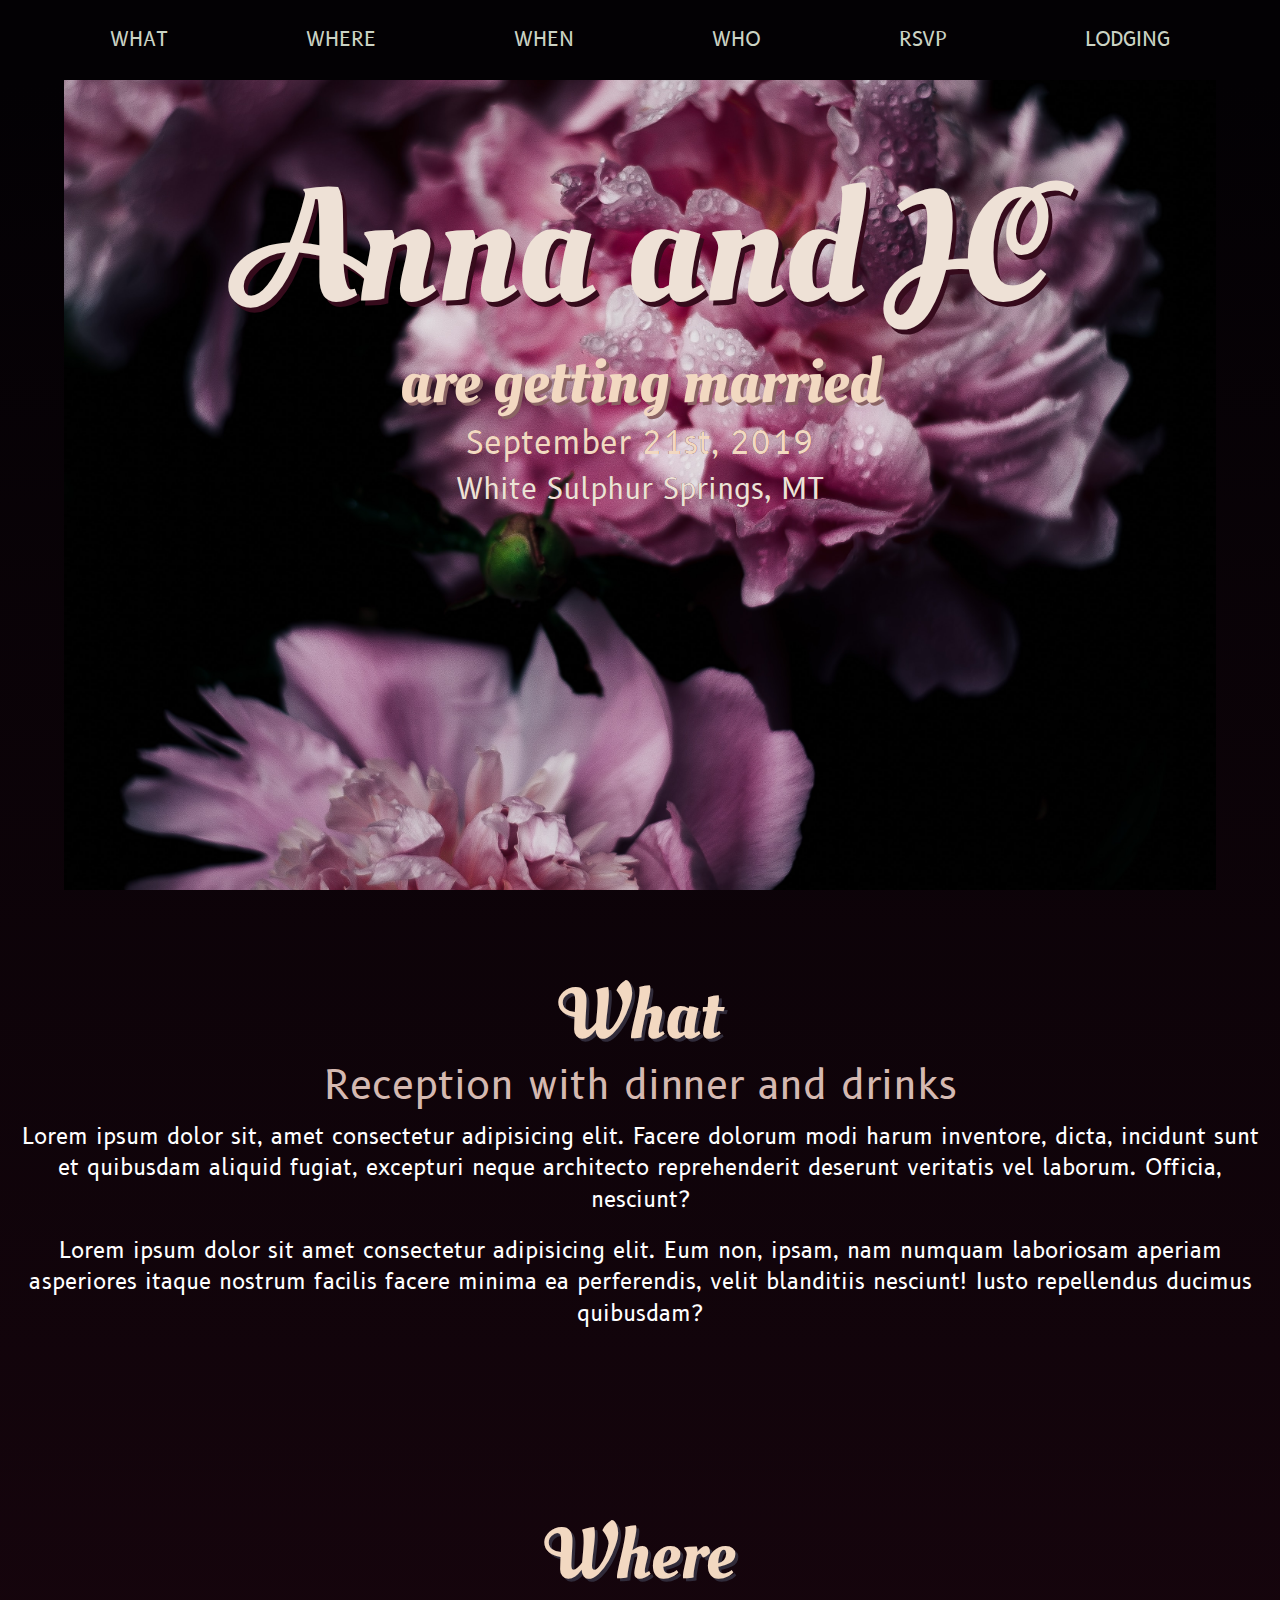
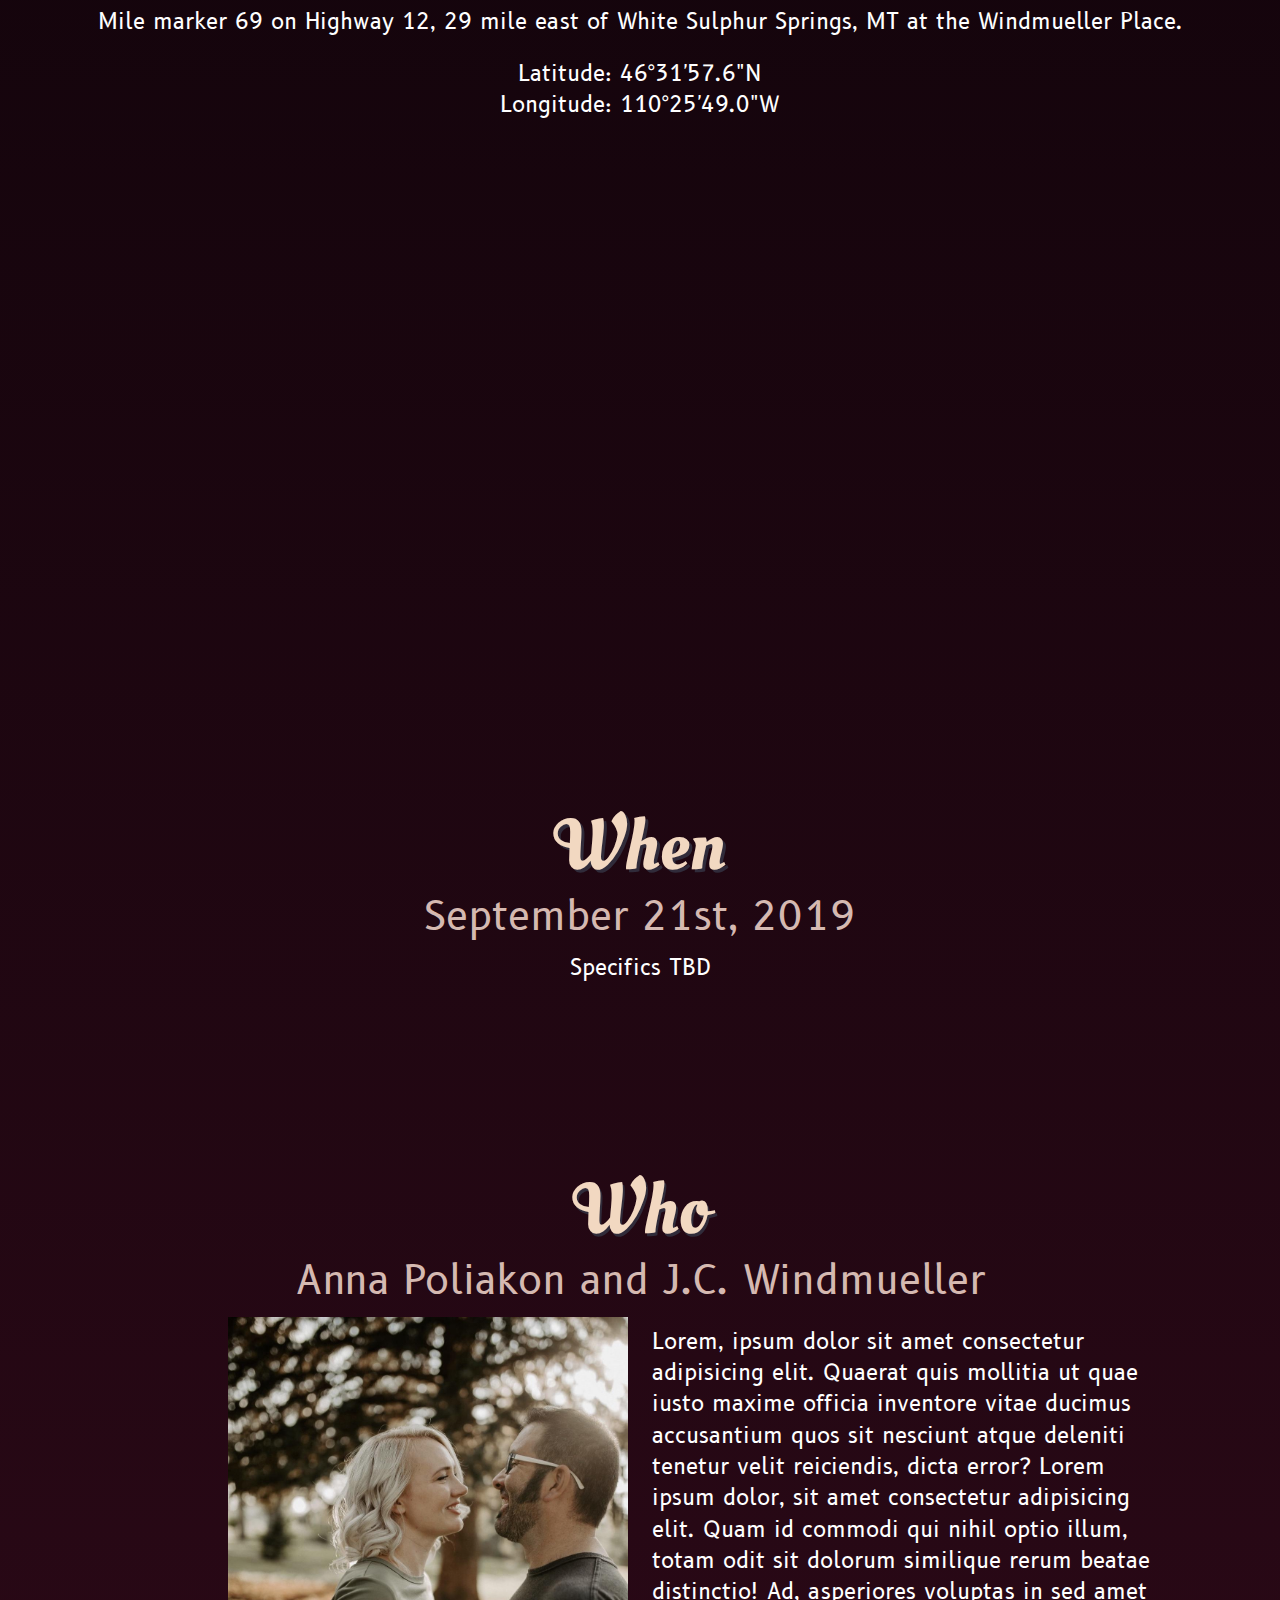
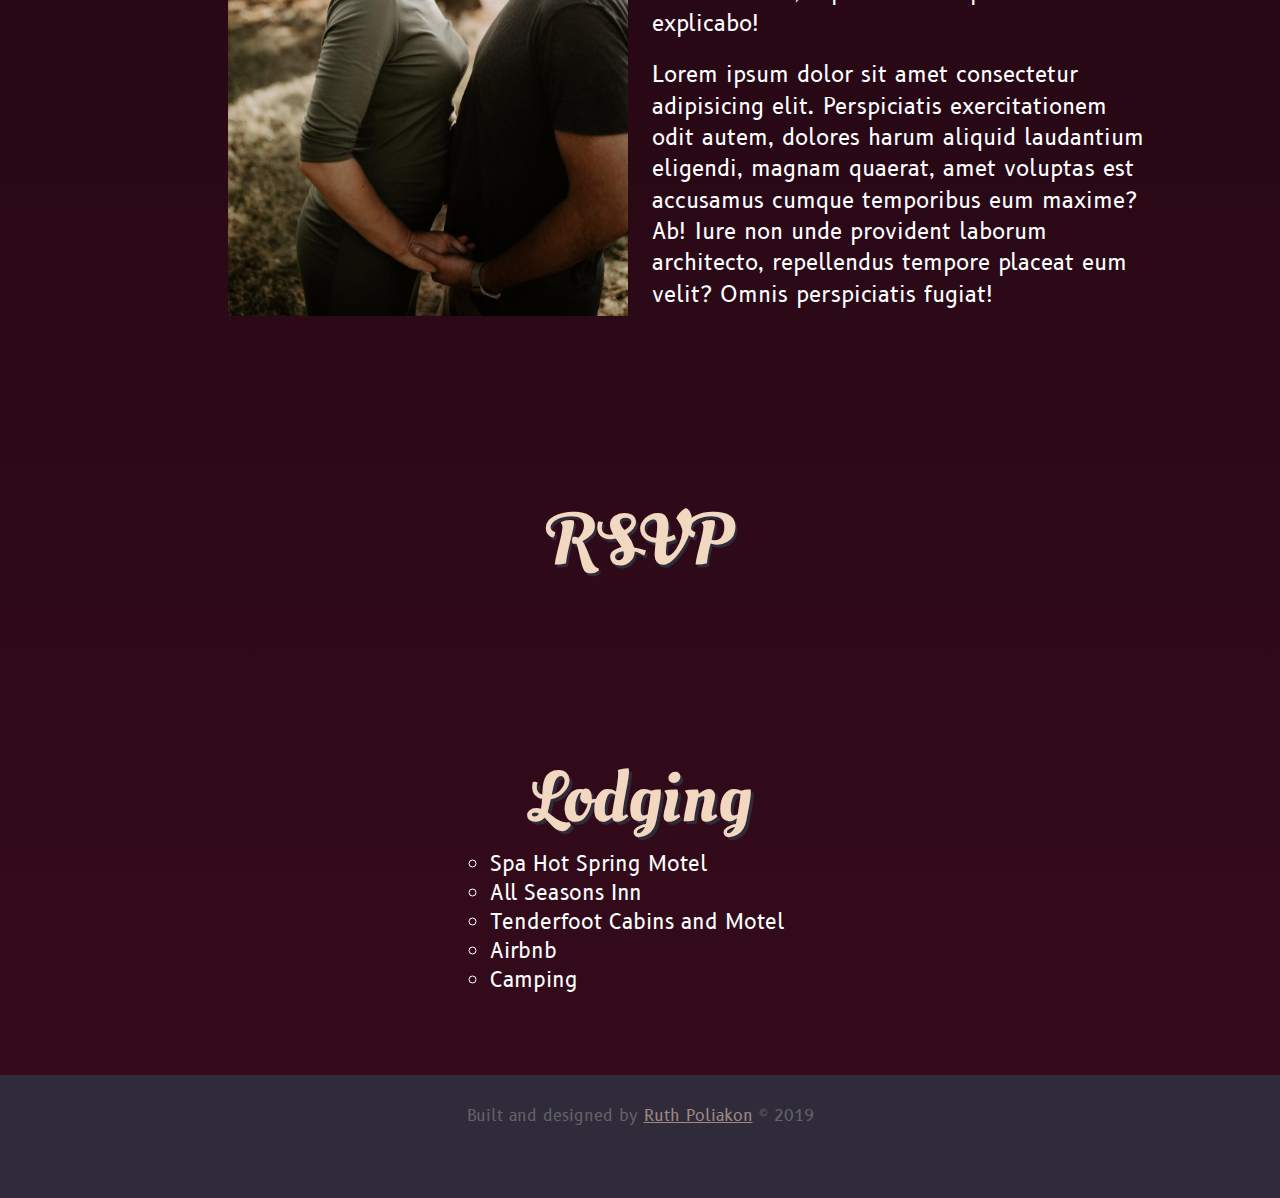
==== commit 1a632fd8: "media queries, styling cleanup" ====
--- a/annanjc/index.html
+++ b/annanjc/index.html
@@ -92,19 +92,17 @@
           Mile marker 69 on Highway 12, 29 mile east of White Sulphur Springs,
           MT at the Windmueller Place.
         </p>
+        <p>
+          Latitude: 46°31'57.6"N<br />
+          Longitude: 110°25'49.0"W
+        </p>
         <div class="iframe">
           <iframe
             src="https://www.google.com/maps/embed?pb=!1m18!1m12!1m3!1d2744.7981487558277!2d-110.43307468440645!3d46.53189597912811!2m3!1f0!2f0!3f0!3m2!1i1024!2i768!4f13.1!3m3!1m2!1s0x53443decd35ec167%3A0x347f56c836a28da6!2s6922+US-12%2C+Martinsdale%2C+MT+59053!5e0!3m2!1sen!2sus!4v1562787976945!5m2!1sen!2sus"
-            width="600"
-            height="450"
             frameborder="0"
             style="border:0"
             allowfullscreen
           ></iframe>
-          <p>
-            Latitude: 46°31'57.6"N<br />
-            Longitude: 110°25'49.0"W
-          </p>
         </div>
       </section>
 
@@ -120,27 +118,44 @@
         <h3>
           Anna Poliakon and J.C. Windmueller
         </h3>
-        <img src="img/anna-jc-1.jpg" alt="Anna and JC" />
+        <div class="flex-container">
+          <div class="half">
+            <img src="img/anna-jc-1.jpg" alt="Anna and JC" />
+          </div>
 
-        <p>
-          Lorem, ipsum dolor sit amet consectetur adipisicing elit. Quaerat quis
-          mollitia ut quae iusto maxime officia inventore vitae ducimus
-          accusantium quos sit nesciunt atque deleniti tenetur velit reiciendis,
-          dicta error?
-        </p>
+          <div class="half">
+            <p>
+              Lorem, ipsum dolor sit amet consectetur adipisicing elit. Quaerat
+              quis mollitia ut quae iusto maxime officia inventore vitae ducimus
+              accusantium quos sit nesciunt atque deleniti tenetur velit
+              reiciendis, dicta error? Lorem ipsum dolor, sit amet consectetur
+              adipisicing elit. Quam id commodi qui nihil optio illum, totam
+              odit sit dolorum similique rerum beatae distinctio! Ad, asperiores
+              voluptas in sed amet explicabo!
+            </p>
+            <p>
+              Lorem ipsum dolor sit amet consectetur adipisicing elit.
+              Perspiciatis exercitationem odit autem, dolores harum aliquid
+              laudantium eligendi, magnam quaerat, amet voluptas est accusamus
+              cumque temporibus eum maxime? Ab! Iure non unde provident laborum
+              architecto, repellendus tempore placeat eum velit? Omnis
+              perspiciatis fugiat!
+            </p>
+          </div>
+        </div>
       </section>
 
       <section class="main-section rsvp" id="rsvp">
         <h2>RSVP</h2>
         <!-- <iframe src="https://docs.google.com/forms/d/e/1FAIpQLSeXHBeMtmVsjeKp1WFBiSRcSif7BDHAz9lkEw2T23xp21ff_g/viewform?embedded=true" width="640" height="600" frameborder="0" marginheight="0" marginwidth="0">Loading...</iframe> -->
       </section>
-      <section class="lodging" id="lodging">
+      <section class="main-section lodging" id="lodging">
         <h2>Lodging</h2>
         <ul>
           <li>Spa Hot Spring Motel</li>
           <li>All Seasons Inn</li>
           <li>Tenderfoot Cabins and Motel</li>
-          <li>AirBnb</li>
+          <li>Airbnb</li>
           <li>Camping</li>
         </ul>
       </section>
--- a/annanjc/css/index.css
+++ b/annanjc/css/index.css
@@ -130,12 +130,6 @@
   border-collapse: collapse;
   border-spacing: 0;
 }
-/* /////////////////////////// */
-/* PAGE STYLING */
-/* /////////////////////////// */
-html {
-  background-color: #030104;
-}
 main {
   background: #030104;
   background: linear-gradient(0deg, #360b1c 0%, #030104 100%);
@@ -143,13 +137,30 @@
 p,
 blockquote,
 ul {
-  font-family: 'B612', sans-serif;
+  font-family: "B612", sans-serif;
   font-size: 1.3rem;
   line-height: 1.4em;
   margin: 10px 0 20px;
 }
 p {
   text-align: center;
+  font-size: 1.2rem;
+  line-height: 1.4em;
+}
+h2 {
+  font-family: "Oleo Script Swash Caps", cursive;
+  text-align: center;
+  color: #F2D8C1;
+  text-shadow: 4px 4px 0px #302b3a;
+  font-size: 3rem;
+  margin-bottom: 15px;
+}
+h3 {
+  font-family: "B612", sans-serif;
+  color: #d5b9b1;
+  text-align: center;
+  font-size: 2rem;
+  margin-bottom: 15px;
 }
 blockquote {
   margin: 0 25px;
@@ -161,35 +172,57 @@
 ul {
   list-style-type: circle;
 }
-h2 {
-  font-family: 'Oleo Script Swash Caps', cursive;
-  text-align: center;
-  color: #F2D8C1;
-  text-shadow: 2.5px 3px 0px #8b6364;
-  font-size: 4.5rem;
-  margin-bottom: 15px;
-}
-h3 {
-  font-family: 'B612', sans-serif;
-  color: #d5b9b1;
-  text-align: center;
-  font-size: 2.5rem;
-  margin-bottom: 15px;
-}
 a {
   color: #e4a999;
 }
 a:hover {
   color: #bb7897;
+}
+.iframe {
+  position: relative;
+  width: 80%;
+  margin: 0 auto;
+  height: 400px;
+}
+.iframe iframe {
+  position: absolute;
+  top: 0;
+  left: 0;
+  width: 100%;
+  height: 400px;
+}
+@media (min-width: 800px) {
+  p {
+    font-size: 1.4rem;
+  }
+  h2 {
+    text-shadow: 2.5px 3px 0px #302b3a;
+    font-size: 4.5rem;
+  }
+  h3 {
+    font-size: 2.5rem;
+  }
+  .iframe {
+    display: block;
+    max-width: 800px;
+    height: 500px;
+  }
+  .iframe iframe {
+    position: absolute;
+    top: 0;
+    left: 0;
+    width: 100%;
+    height: 500px;
+  }
 }
 /* NAVIGATION */
 .navigation {
   position: fixed;
   top: 0;
   width: 100%;
-  height: 80px;
+  height: 100px;
   z-index: 5;
-  background-color: #030104;
+  background: #030104;
   display: flex;
   flex-wrap: wrap;
   justify-content: space-evenly;
@@ -199,36 +232,22 @@
   text-decoration: none;
   color: #cbd3c4;
   font-size: 20px;
-  font-family: 'B612', sans-serif;
+  font-family: "B612", sans-serif;
   text-transform: uppercase;
-  padding: 28px;
-  background-repeat: no-repeat;
-  background-position: center;
+  padding: 0px;
+  transform: rotate(-35deg);
 }
 .navigation a:hover {
   color: #73254c;
-  background-repeat: no-repeat;
-  background-position: center;
-}
-.what-link:hover {
-  background: url(images/flashlight.png);
-  background-size: 100px auto;
-}
-.where-link:hover {
-  background: url(images/smores.png);
-  background-size: 62px auto;
-}
-.when-link:hover {
-  background: url(images/compass.png);
-  background-size: 51px auto;
-}
-.who-link:hover {
-  background: url(images/sleeping-bag.png);
-  background-size: 112px auto;
-}
-.rsvp-link:hover {
-  background: url(images/beer.png);
-  background-size: 52px auto;
+}
+@media (min-width: 800px) {
+  .navigation {
+    height: 80px;
+  }
+  .navigation a {
+    transform: rotate(0deg);
+    padding: 28px;
+  }
 }
 .footer {
   padding: 20px 0 50px;
@@ -247,119 +266,95 @@
 }
 /* SPLASH */
 .hero {
-  margin-top: 80px;
+  margin: 80px 5% 0;
   background: url(../img/peony.jpg);
   height: 90vh;
   background-size: 100% auto;
   background-position: center center;
 }
-.super-splash-header {
-  font-family: 'Oleo Script Swash Caps', cursive;
+.hero .super-splash-header {
+  font-family: "Oleo Script Swash Caps", cursive;
   text-align: center;
   color: #eee1d6;
   text-shadow: 4px 5px 0px #360b1c;
-  font-size: 10rem;
+  font-size: 7rem;
   padding: 10vh 0 20px;
 }
-.super-splash-subline {
-  font-family: 'Oleo Script Swash Caps', cursive;
+.hero .super-splash-subline {
+  font-family: "Oleo Script Swash Caps", cursive;
   color: #F2D8C1;
   text-align: center;
-  text-shadow: 3px 2.5px 0px #8b6364;
-  font-size: 4rem;
-}
-.super-splash-dateline {
-  font-family: 'B612', sans-serif;
+  text-shadow: 2px 1.75px 0px #8b6364;
+  font-size: 2.6rem;
+}
+.hero .super-splash-dateline {
+  font-family: "B612", sans-serif;
   color: #F2D8C1;
   text-align: center;
   text-shadow: 0px 0px 0px #360b1c;
-  font-size: 2.5rem;
-}
-.super-splash-location {
-  font-family: 'B612', sans-serif;
+  font-size: 1.8rem;
+}
+.hero .super-splash-location {
+  font-family: "B612", sans-serif;
   color: #eee1d6;
   text-transform: capitalize;
   text-align: center;
   text-shadow: 0px 0px 0px #360b1c;
-  font-size: 2rem;
+  font-size: 1.6rem;
+}
+@media (min-width: 800px) {
+  .hero .super-splash-header {
+    font-size: 10rem;
+  }
+  .hero .super-splash-subline {
+    font-size: 4rem;
+    text-shadow: 3px 2.5px 0px #8b6364;
+  }
+  .hero .super-splash-dateline {
+    font-size: 2rem;
+  }
+  .hero .super-splash-location {
+    font-size: 1.8rem;
+  }
 }
 /* MAIN CONTENT */
 .main-section {
   padding: 90px 20px 80px;
 }
-/* @media only screen and (min-width: 1050px) {
-    .main-content {
-        display        : flex;
-        flex-flow      : row wrap;
-        justify-content: space-between;
-        align-items    : stretch;
-        align-content  : space-around;
-    }
-} */
-.where iframe {
+.who img {
+  display: block;
+  width: 100%;
+  max-width: 400px;
+  height: auto;
+  margin: 0 auto 20px;
+}
+.lodging ul {
+  max-width: 300px;
   margin: 0 auto;
-  display: block;
-}
-.who img {
-  max-width: 200px;
-}
-@media only screen and (max-width: 700px) {
-  .iframe {
-    position: relative;
-    height: 600px;
-  }
-  .iframe iframe {
-    position: absolute;
-    top: 0;
-    left: 0;
-    width: 100%;
-    height: 600px;
-  }
-  p {
-    font-size: 1.2rem;
-    line-height: 1.4em;
-  }
-  blockquote {
-    font-size: 1.1rem;
-    line-height: 1.4em;
-  }
-  .main-section {
-    padding: 50px 20px 60px;
-  }
-  .hero {
-    margin: 80px 5% 0;
-  }
-  h2 {
-    font-family: 'Oleo Script Swash Caps', cursive;
-    text-align: center;
-    color: #F2D8C1;
-    text-shadow: 4px 4px 0px #302b3a;
-    font-size: 3rem;
-    margin-bottom: 15px;
-  }
-  h3 {
-    font-size: 2rem;
-    margin-bottom: 15px;
-  }
-  .super-splash-header {
-    font-size: 7rem;
-  }
-  .super-splash-subline {
-    font-size: 2.6rem;
-    text-shadow: 2px 1.75px 0px #8b6364;
-  }
-  .super-splash-dateline {
-    font-size: 1.8rem;
-  }
-  .navigation {
-    height: 66px;
-  }
-  .navigation a {
-    padding: 0px;
-    transform: rotate(-35deg);
-  }
-}
-.rsvp {
-  flex: 1;
-  text-align: center;
-}
+}
+@media (min-width: 800px) {
+  .who p {
+    max-width: 500px;
+    text-align: left;
+  }
+  .flex-container {
+    display: flex;
+    flex-flow: row wrap;
+    justify-content: center;
+    align-items: stretch;
+    align-content: space-around;
+  }
+  .flex-container .half {
+    flex: 1;
+    padding: 0 1%;
+  }
+  .flex-container .half img {
+    float: right;
+  }
+}
+@media (min-width: 1500px) {
+  .main-content {
+    max-width: 1500px;
+    margin: 0 auto;
+  }
+}
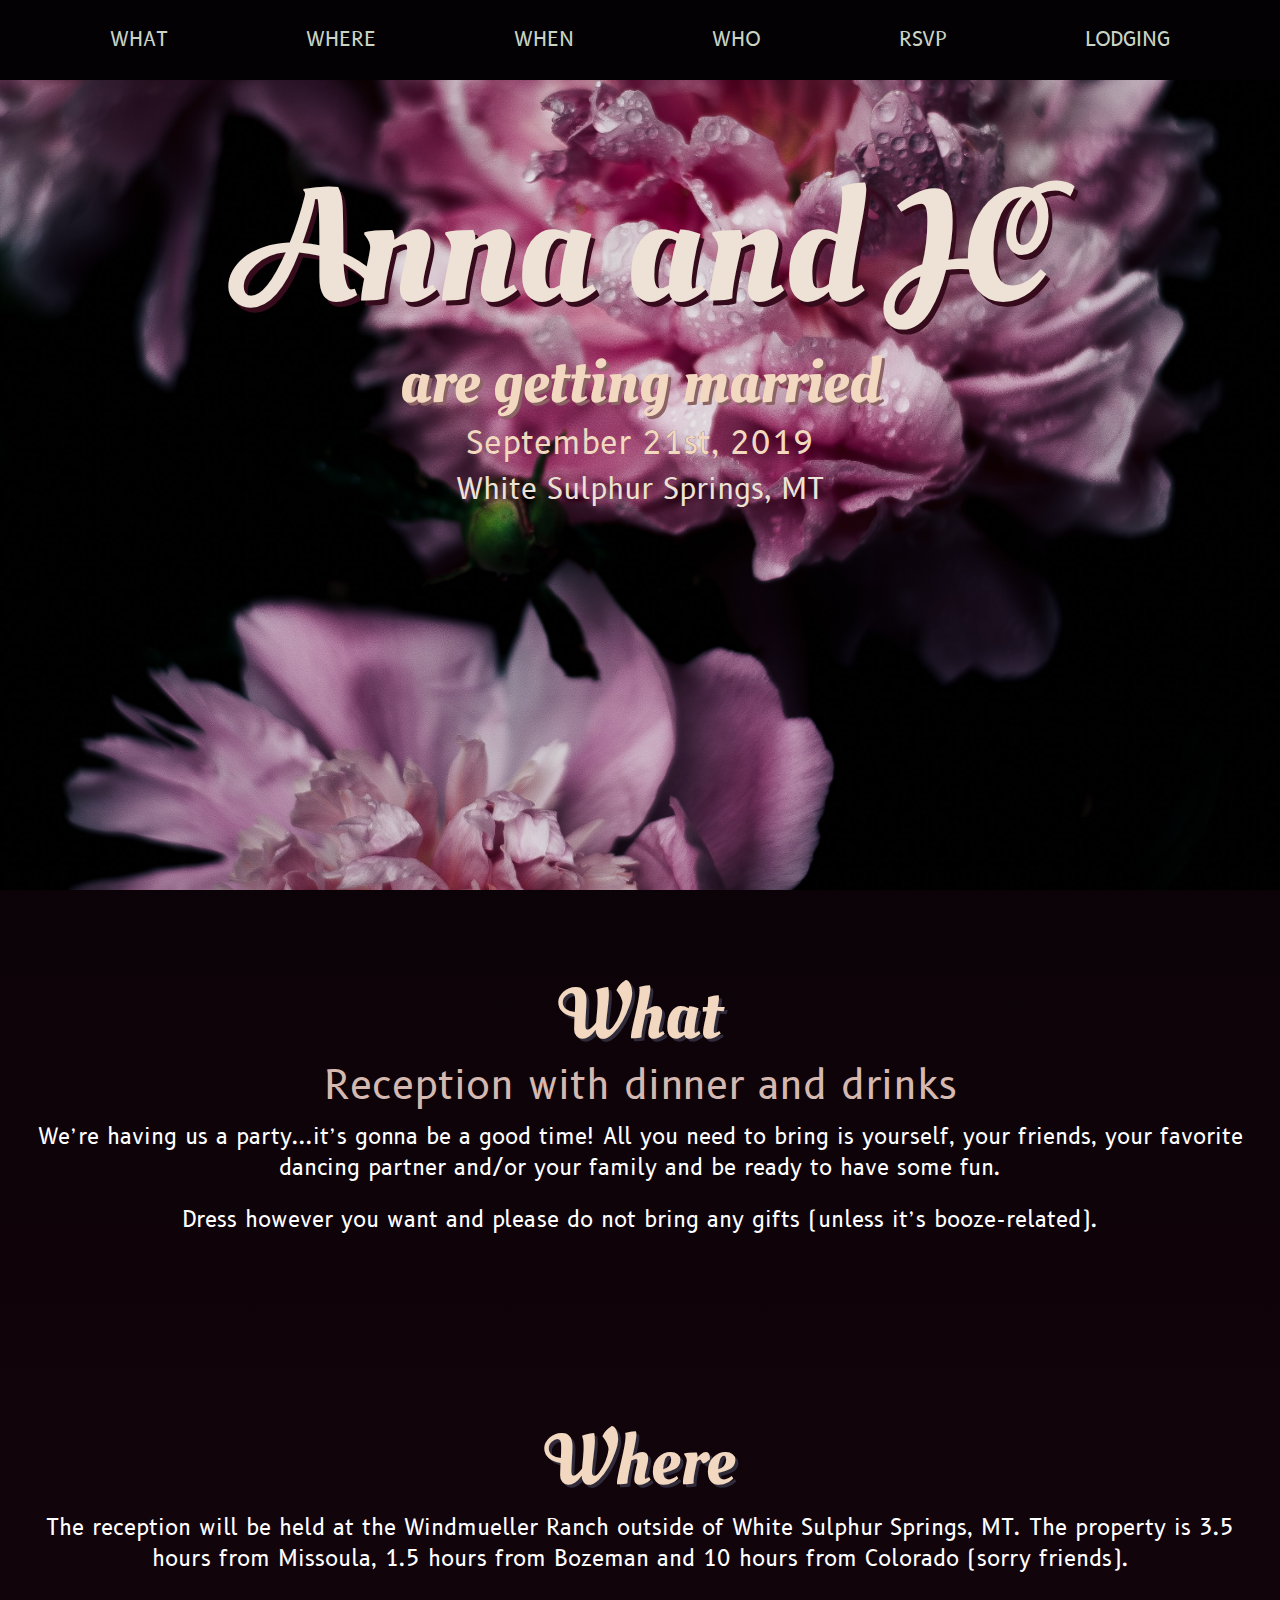
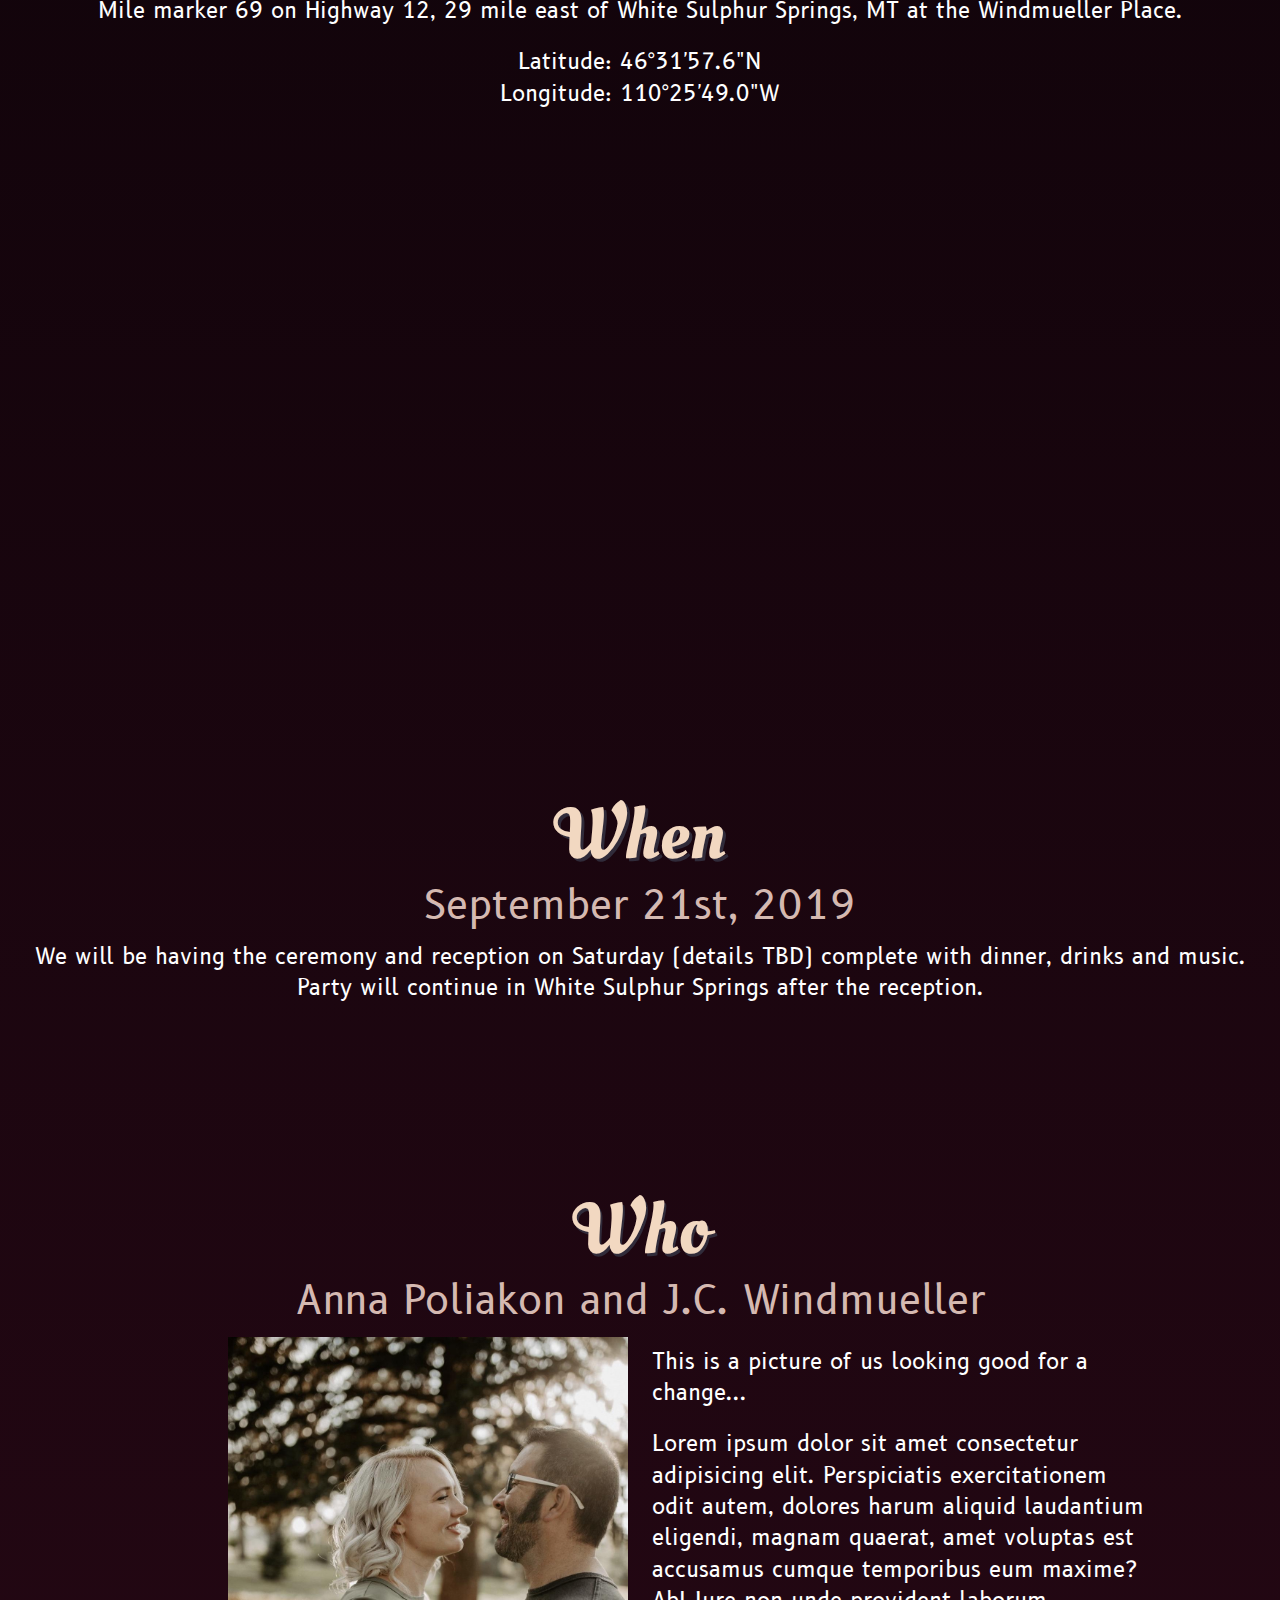
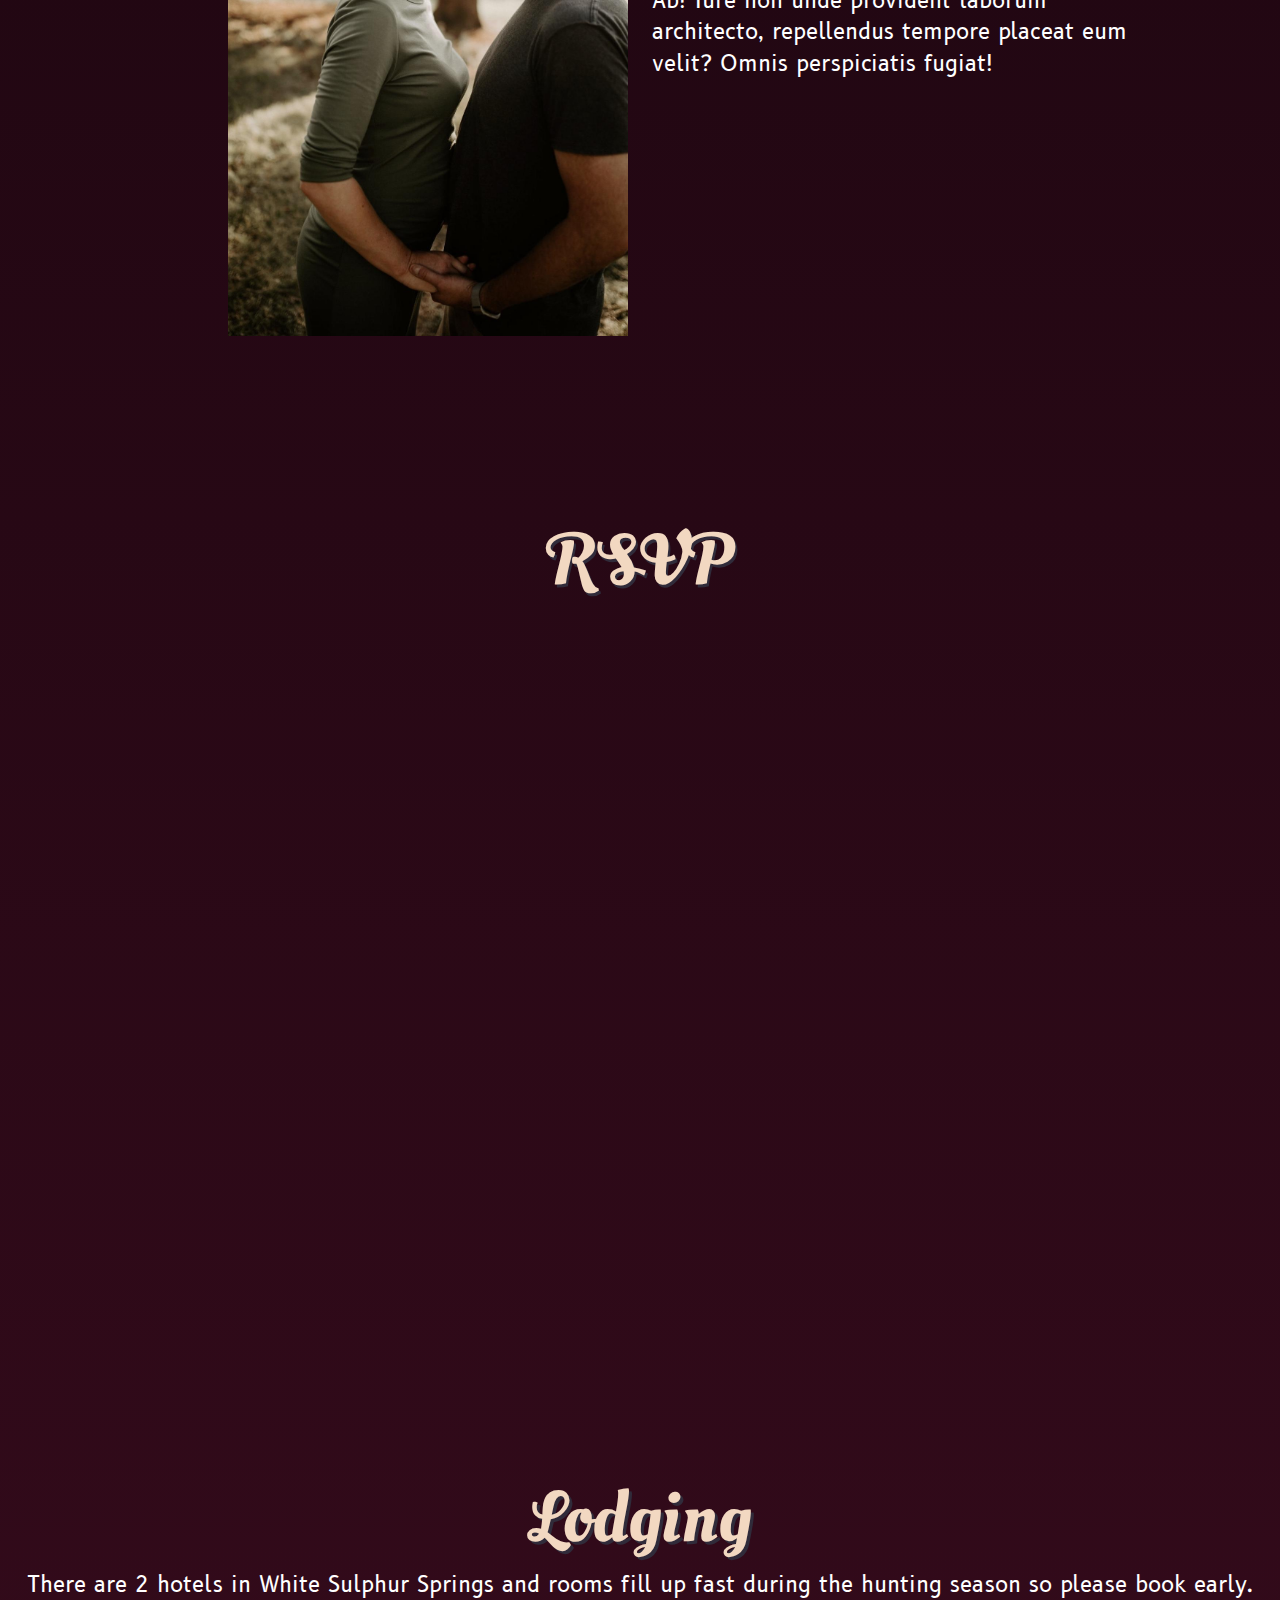
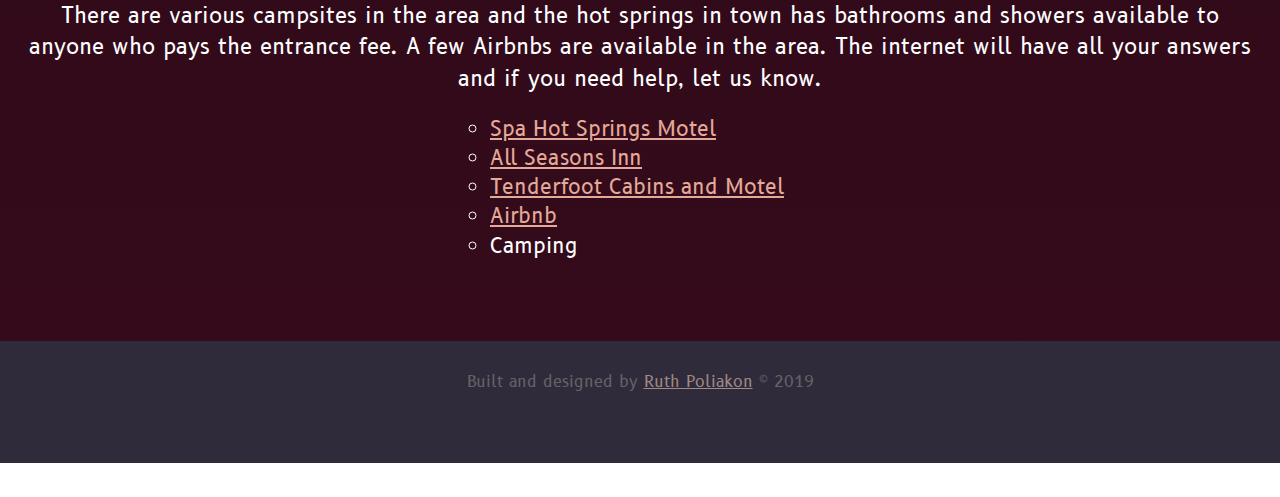
==== commit afd76223: "added copy and rsvp form, fixed hero background" ====
--- a/annanjc/index.html
+++ b/annanjc/index.html
@@ -73,21 +73,23 @@
           Reception with dinner and drinks
         </h3>
         <p>
-          Lorem ipsum dolor sit, amet consectetur adipisicing elit. Facere
-          dolorum modi harum inventore, dicta, incidunt sunt et quibusdam
-          aliquid fugiat, excepturi neque architecto reprehenderit deserunt
-          veritatis vel laborum. Officia, nesciunt?
-        </p>
-
-        <p>
-          Lorem ipsum dolor sit amet consectetur adipisicing elit. Eum non,
-          ipsam, nam numquam laboriosam aperiam asperiores itaque nostrum
-          facilis facere minima ea perferendis, velit blanditiis nesciunt! Iusto
-          repellendus ducimus quibusdam?
+          We’re having us a party...it’s gonna be a good time! All you need to
+          bring is yourself, your friends, your favorite dancing partner and/or
+          your family and be ready to have some fun.
+        </p>
+
+        <p>
+          Dress however you want and please do not bring any gifts (unless it’s
+          booze-related).
         </p>
       </section>
       <section class="main-section where" id="where">
         <h2>Where</h2>
+        <p>
+          The reception will be held at the Windmueller Ranch outside of White
+          Sulphur Springs, MT. The property is 3.5 hours from Missoula, 1.5
+          hours from Bozeman and 10 hours from Colorado (sorry friends).
+        </p>
         <p>
           Mile marker 69 on Highway 12, 29 mile east of White Sulphur Springs,
           MT at the Windmueller Place.
@@ -111,7 +113,11 @@
         <h3>
           September 21st, 2019
         </h3>
-        <p>Specifics TBD</p>
+        <p>
+          We will be having the ceremony and reception on Saturday (details TBD)
+          complete with dinner, drinks and music. Party will continue in White
+          Sulphur Springs after the reception.
+        </p>
       </section>
       <section class="main-section who" id="who">
         <h2>Who</h2>
@@ -125,13 +131,7 @@
 
           <div class="half">
             <p>
-              Lorem, ipsum dolor sit amet consectetur adipisicing elit. Quaerat
-              quis mollitia ut quae iusto maxime officia inventore vitae ducimus
-              accusantium quos sit nesciunt atque deleniti tenetur velit
-              reiciendis, dicta error? Lorem ipsum dolor, sit amet consectetur
-              adipisicing elit. Quam id commodi qui nihil optio illum, totam
-              odit sit dolorum similique rerum beatae distinctio! Ad, asperiores
-              voluptas in sed amet explicabo!
+              This is a picture of us looking good for a change...
             </p>
             <p>
               Lorem ipsum dolor sit amet consectetur adipisicing elit.
@@ -148,14 +148,51 @@
       <section class="main-section rsvp" id="rsvp">
         <h2>RSVP</h2>
         <!-- <iframe src="https://docs.google.com/forms/d/e/1FAIpQLSeXHBeMtmVsjeKp1WFBiSRcSif7BDHAz9lkEw2T23xp21ff_g/viewform?embedded=true" width="640" height="600" frameborder="0" marginheight="0" marginwidth="0">Loading...</iframe> -->
+        <div class="rsvp-iframe">
+          <iframe
+            src="https://docs.google.com/forms/d/e/1FAIpQLSdm3RFbcUbBATmqwH0pIriztcTyqcKYwcnwVS5fvqrlF0Hvrg/viewform?embedded=true"
+            width="640"
+            height="1484"
+            frameborder="0"
+            marginheight="0"
+            marginwidth="0"
+            >Loading...</iframe
+          >
+        </div>
       </section>
       <section class="main-section lodging" id="lodging">
         <h2>Lodging</h2>
+        <p>
+          There are 2 hotels in White Sulphur Springs and rooms fill up fast
+          during the hunting season so please book early. There are various
+          campsites in the area and the hot springs in town has bathrooms and
+          showers available to anyone who pays the entrance fee. A few Airbnbs
+          are available in the area. The internet will have all your answers and
+          if you need help, let us know.
+        </p>
         <ul>
-          <li>Spa Hot Spring Motel</li>
-          <li>All Seasons Inn</li>
-          <li>Tenderfoot Cabins and Motel</li>
-          <li>Airbnb</li>
+          <li>
+            <a href="https://spahotsprings.com/index.html"
+              >Spa Hot Springs Motel</a
+            >
+          </li>
+          <li>
+            <a href="http://www.allseasonsinnandsuites.net/index.html"
+              >All Seasons Inn</a
+            >
+          </li>
+          <li>
+            <a
+              href="https://www.tripadvisor.com/Hotel_Review-g45401-d1644325-Reviews-Tenderfoot_Cabins_Motel-White_Sulphur_Springs_Montana.html"
+              >Tenderfoot Cabins and Motel</a
+            >
+          </li>
+          <li>
+            <a
+              href="https://www.airbnb.com/s/White-Sulphur-Springs--MT--United-States/homes?refinement_paths%5B%5D=%2Fhomes&query=White%20Sulphur%20Springs%2C%20MT&place_id=ChIJJQF74y9kRFMRYXljtXvMq34&search_type=unknown&s_tag=KoZlZKOb"
+              >Airbnb</a
+            >
+          </li>
           <li>Camping</li>
         </ul>
       </section>
--- a/annanjc/css/index.css
+++ b/annanjc/css/index.css
@@ -191,6 +191,18 @@
   width: 100%;
   height: 400px;
 }
+.rsvp-iframe {
+  position: relative;
+  width: 100%;
+  margin: 0 auto;
+  height: 700px;
+}
+.rsvp-iframe iframe {
+  position: absolute;
+  top: 0;
+  left: 0;
+  width: 100%;
+}
 @media (min-width: 800px) {
   p {
     font-size: 1.4rem;
@@ -266,11 +278,12 @@
 }
 /* SPLASH */
 .hero {
-  margin: 80px 5% 0;
+  padding: 80px 5% 0;
   background: url(../img/peony.jpg);
   height: 90vh;
   background-size: 100% auto;
   background-position: center center;
+  background-repeat: no-repeat;
 }
 .hero .super-splash-header {
   font-family: "Oleo Script Swash Caps", cursive;
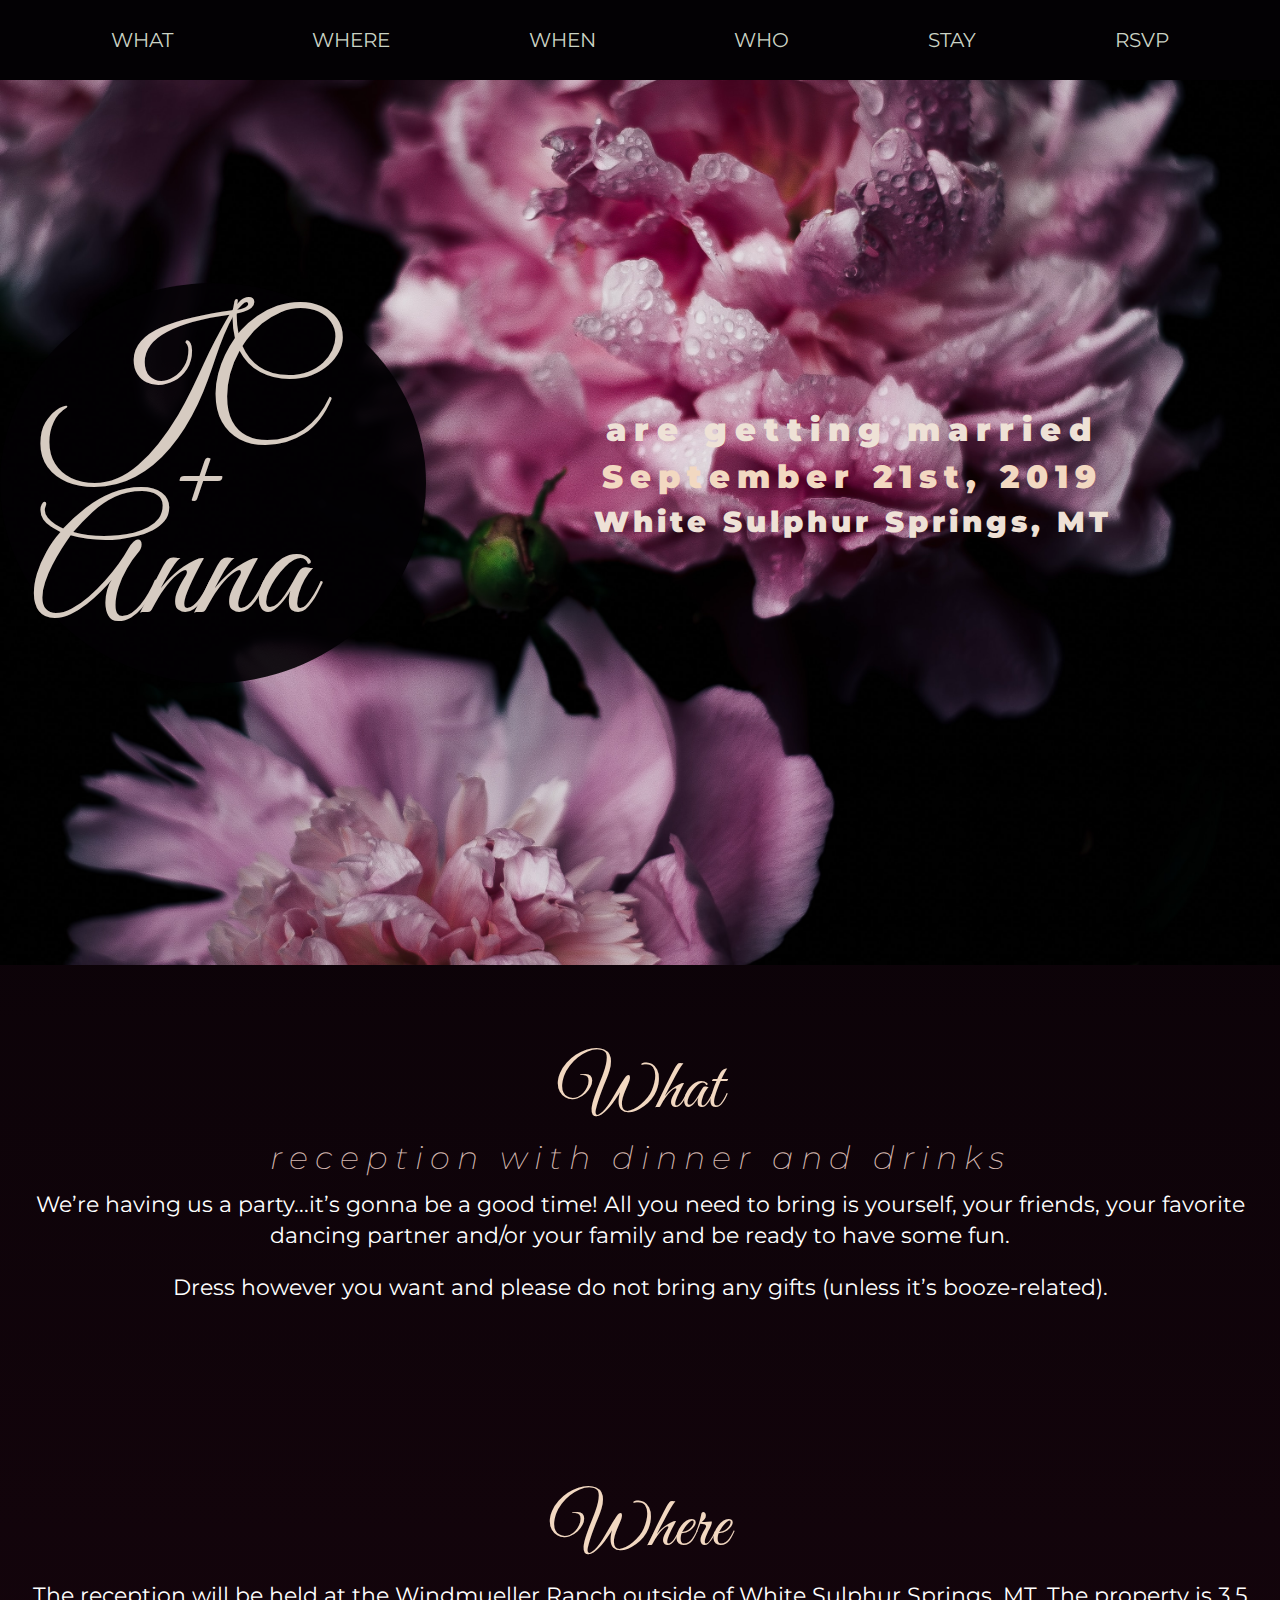
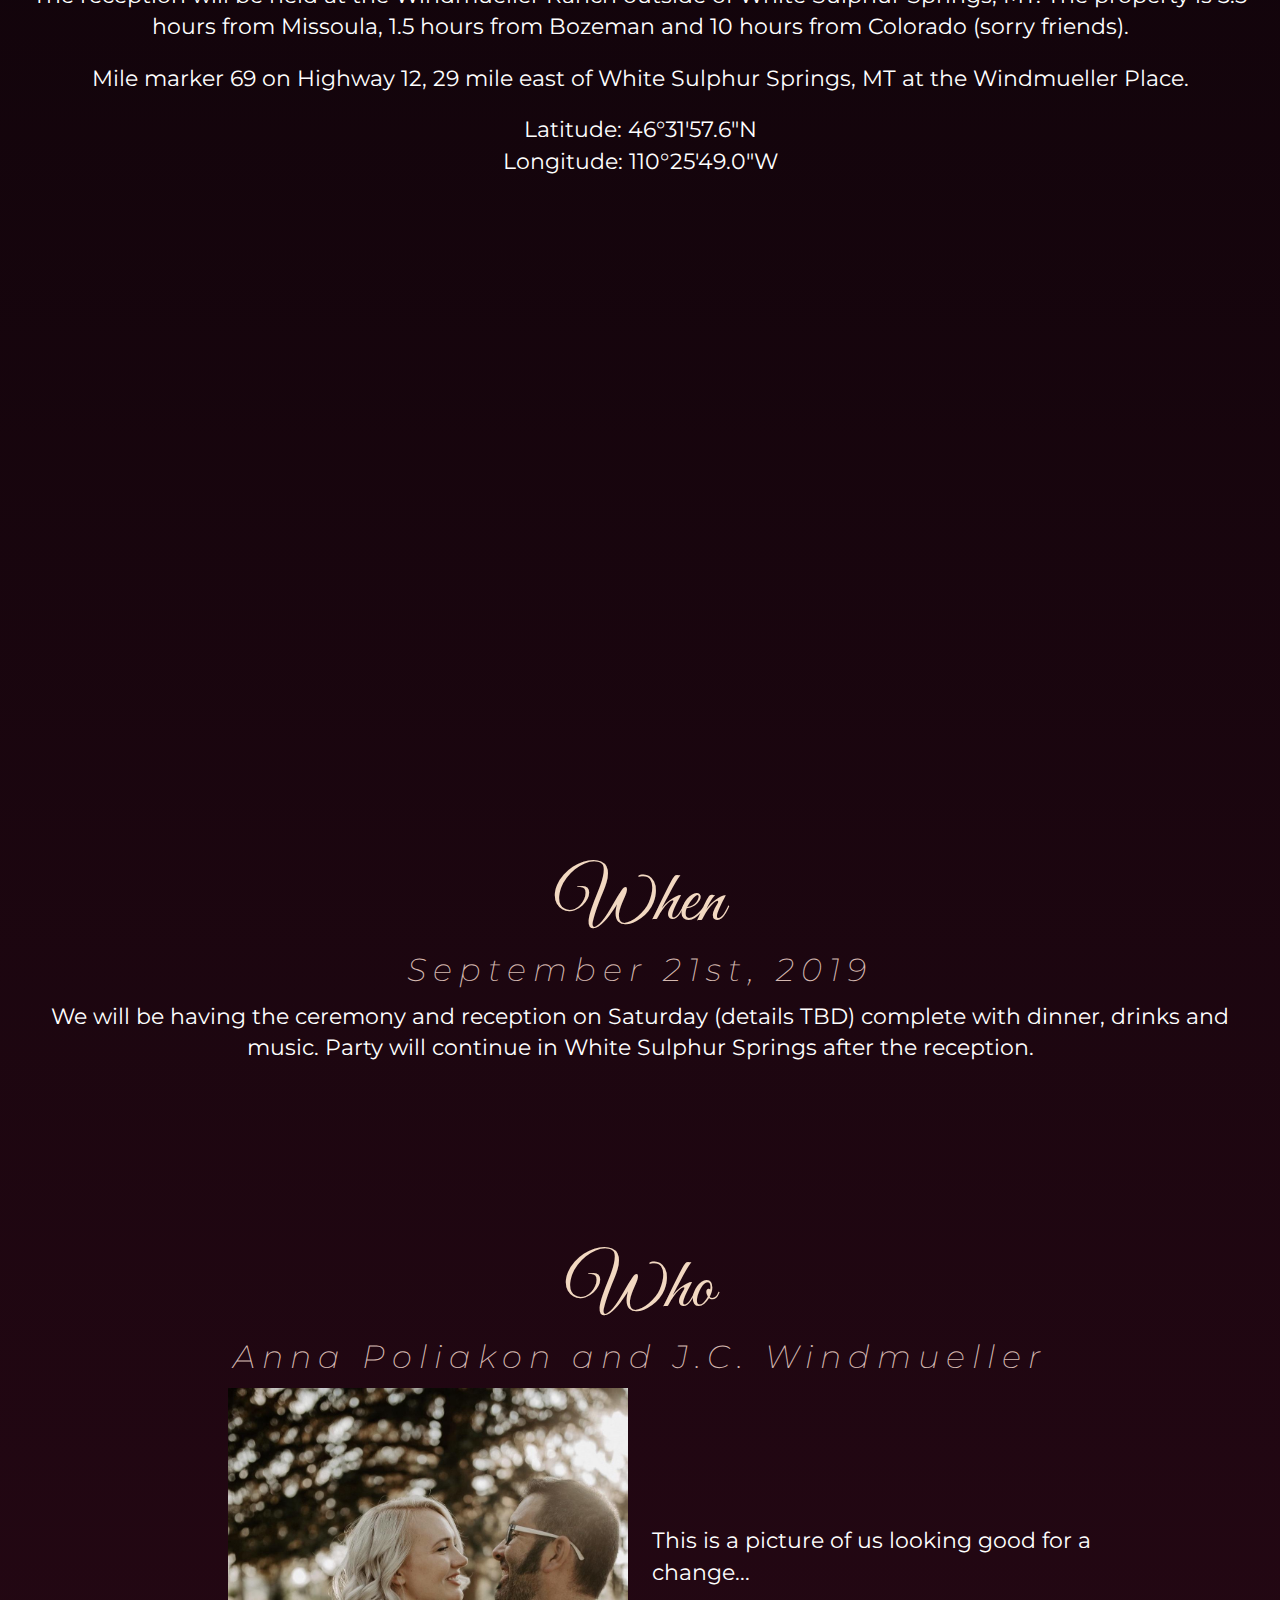
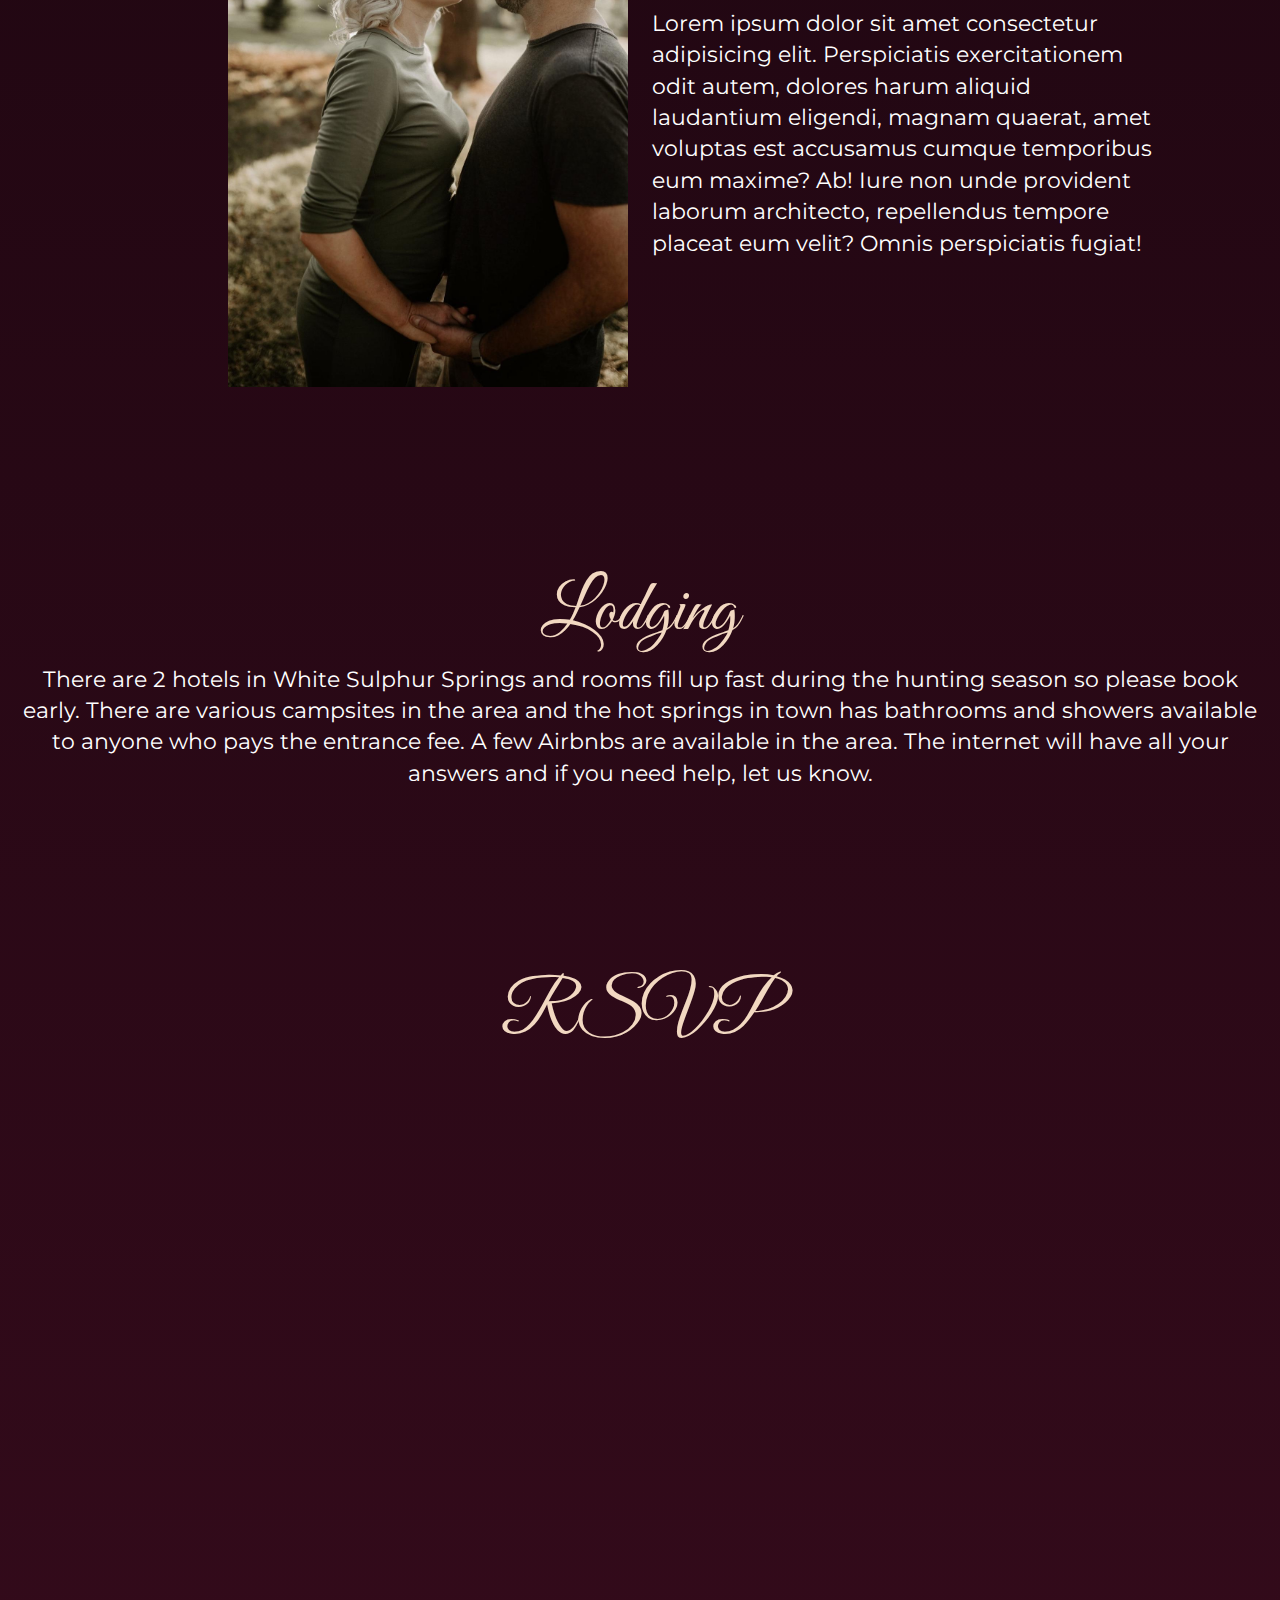
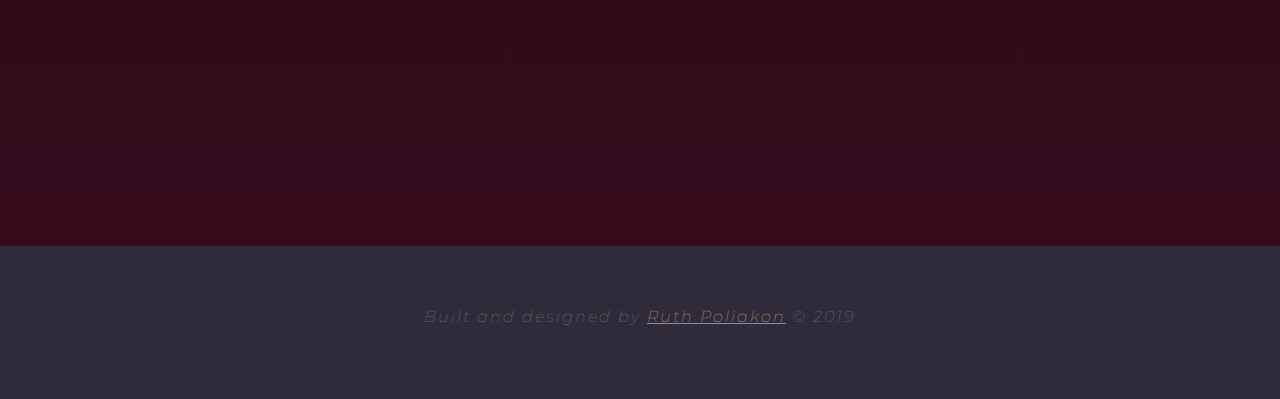
==== commit e5f743e7: "styling changes and section reorder" ====
--- a/annanjc/index.html
+++ b/annanjc/index.html
@@ -4,12 +4,7 @@
     <meta charset="utf-8" />
     <title>Anna and J.C.</title>
     <link
-      href="https://fonts.googleapis.com/css?family=B612|Oleo+Script+Swash+Caps&display=swap"
-      rel="stylesheet"
-    />
-
-    <link
-      href="https://fonts.googleapis.com/css?family=Fredoka+One|Shrikhand&display=swap"
+      href="https://fonts.googleapis.com/css?family=Great+Vibes|Montserrat&display=swap"
       rel="stylesheet"
     />
 
@@ -40,12 +35,12 @@
     <!-- Header -->
     <header class="header">
       <nav class="navigation">
-        <a href="#what" class="what-link">what</a>
-        <a href="#where" class="where-link">where</a>
-        <a href="#when" class="when-link">when</a>
-        <a href="#who" class="who-link">who</a>
+        <a href="#what" class="what-link">What</a>
+        <a href="#where" class="where-link">Where</a>
+        <a href="#when" class="when-link">When</a>
+        <a href="#who" class="who-link">Who</a>
+        <a href="#lodging" class="lodging-link">Stay</a>
         <a href="#rsvp" class="rsvp-link">RSVP</a>
-        <a href="#lodging" class="lodging-link">Lodging</a>
 
         <!-- <a href="index.html"
             ><img class="logo" src="img/logo.png" alt="logo"
@@ -54,15 +49,23 @@
     </header>
 
     <!-- Hero -->
-    <section class="hero">
-      <h1 class="super-splash-header">Anna and JC</h1>
-      <h2 class="super-splash-subline">are getting married</h2>
-      <h2 class="super-splash-dateline">
-        September 21st, 2019
-      </h2>
-      <h2 class="super-splash-location">
-        White Sulphur Springs, MT
-      </h2>
+    <section class="hero flex-container">
+      <div class="header-background half">
+        <h1 class="super-splash-header">
+          &nbsp;JC<br />
+          &nbsp;&nbsp;+<br />
+          Anna
+        </h1>
+      </div>
+      <div class="half">
+        <h2 class="super-splash-subline">are getting married</h2>
+        <h2 class="super-splash-dateline">
+          September 21st, 2019
+        </h2>
+        <h2 class="super-splash-location">
+          White Sulphur Springs, MT
+        </h2>
+      </div>
     </section>
 
     <!-- Content -->
@@ -70,7 +73,7 @@
       <section class="main-section what" id="what">
         <h2>What</h2>
         <h3>
-          Reception with dinner and drinks
+          reception with dinner and drinks
         </h3>
         <p>
           We’re having us a party...it’s gonna be a good time! All you need to
@@ -144,22 +147,6 @@
           </div>
         </div>
       </section>
-
-      <section class="main-section rsvp" id="rsvp">
-        <h2>RSVP</h2>
-        <!-- <iframe src="https://docs.google.com/forms/d/e/1FAIpQLSeXHBeMtmVsjeKp1WFBiSRcSif7BDHAz9lkEw2T23xp21ff_g/viewform?embedded=true" width="640" height="600" frameborder="0" marginheight="0" marginwidth="0">Loading...</iframe> -->
-        <div class="rsvp-iframe">
-          <iframe
-            src="https://docs.google.com/forms/d/e/1FAIpQLSdm3RFbcUbBATmqwH0pIriztcTyqcKYwcnwVS5fvqrlF0Hvrg/viewform?embedded=true"
-            width="640"
-            height="1484"
-            frameborder="0"
-            marginheight="0"
-            marginwidth="0"
-            >Loading...</iframe
-          >
-        </div>
-      </section>
       <section class="main-section lodging" id="lodging">
         <h2>Lodging</h2>
         <p>
@@ -170,31 +157,21 @@
           are available in the area. The internet will have all your answers and
           if you need help, let us know.
         </p>
-        <ul>
-          <li>
-            <a href="https://spahotsprings.com/index.html"
-              >Spa Hot Springs Motel</a
-            >
-          </li>
-          <li>
-            <a href="http://www.allseasonsinnandsuites.net/index.html"
-              >All Seasons Inn</a
-            >
-          </li>
-          <li>
-            <a
-              href="https://www.tripadvisor.com/Hotel_Review-g45401-d1644325-Reviews-Tenderfoot_Cabins_Motel-White_Sulphur_Springs_Montana.html"
-              >Tenderfoot Cabins and Motel</a
-            >
-          </li>
-          <li>
-            <a
-              href="https://www.airbnb.com/s/White-Sulphur-Springs--MT--United-States/homes?refinement_paths%5B%5D=%2Fhomes&query=White%20Sulphur%20Springs%2C%20MT&place_id=ChIJJQF74y9kRFMRYXljtXvMq34&search_type=unknown&s_tag=KoZlZKOb"
-              >Airbnb</a
-            >
-          </li>
-          <li>Camping</li>
-        </ul>
+      </section>
+      <section class="main-section rsvp" id="rsvp">
+        <h2>RSVP</h2>
+        <!-- <iframe src="https://docs.google.com/forms/d/e/1FAIpQLSeXHBeMtmVsjeKp1WFBiSRcSif7BDHAz9lkEw2T23xp21ff_g/viewform?embedded=true" width="640" height="600" frameborder="0" marginheight="0" marginwidth="0">Loading...</iframe> -->
+        <div class="rsvp-iframe">
+          <iframe
+            src="https://docs.google.com/forms/d/e/1FAIpQLSdm3RFbcUbBATmqwH0pIriztcTyqcKYwcnwVS5fvqrlF0Hvrg/viewform?embedded=true"
+            width="640"
+            height="700"
+            frameborder="0"
+            marginheight="0"
+            marginwidth="0"
+            >Loading...</iframe
+          >
+        </div>
       </section>
     </section>
     <!-- Footer -->
--- a/annanjc/css/index.css
+++ b/annanjc/css/index.css
@@ -137,7 +137,7 @@
 p,
 blockquote,
 ul {
-  font-family: "B612", sans-serif;
+  font-family: 'Montserrat', sans-serif;
   font-size: 1.3rem;
   line-height: 1.4em;
   margin: 10px 0 20px;
@@ -148,19 +148,21 @@
   line-height: 1.4em;
 }
 h2 {
-  font-family: "Oleo Script Swash Caps", cursive;
+  font-family: 'Great Vibes', cursive;
   text-align: center;
   color: #F2D8C1;
-  text-shadow: 4px 4px 0px #302b3a;
   font-size: 3rem;
   margin-bottom: 15px;
 }
 h3 {
-  font-family: "B612", sans-serif;
+  font-family: 'Montserrat', sans-serif;
   color: #d5b9b1;
   text-align: center;
-  font-size: 2rem;
+  font-size: 1.8rem;
   margin-bottom: 15px;
+  letter-spacing: 7px;
+  font-weight: 200;
+  font-style: italic;
 }
 blockquote {
   margin: 0 25px;
@@ -203,16 +205,15 @@
   left: 0;
   width: 100%;
 }
-@media (min-width: 800px) {
+@media (min-width: 900px) {
   p {
     font-size: 1.4rem;
   }
   h2 {
-    text-shadow: 2.5px 3px 0px #302b3a;
     font-size: 4.5rem;
   }
   h3 {
-    font-size: 2.5rem;
+    font-size: 2rem;
   }
   .iframe {
     display: block;
@@ -244,7 +245,7 @@
   text-decoration: none;
   color: #cbd3c4;
   font-size: 20px;
-  font-family: "B612", sans-serif;
+  font-family: 'Montserrat', sans-serif;
   text-transform: uppercase;
   padding: 0px;
   transform: rotate(-35deg);
@@ -252,7 +253,7 @@
 .navigation a:hover {
   color: #73254c;
 }
-@media (min-width: 800px) {
+@media (min-width: 900px) {
   .navigation {
     height: 80px;
   }
@@ -262,13 +263,16 @@
   }
 }
 .footer {
-  padding: 20px 0 50px;
+  padding: 50px 0;
   background: #302b3a;
   color: #646368;
   text-align: center;
 }
 .footer p {
   font-size: 1rem;
+  font-style: italic;
+  font-weight: 200;
+  letter-spacing: 2px;
 }
 .footer a {
   color: #9e8a85;
@@ -278,50 +282,69 @@
 }
 /* SPLASH */
 .hero {
-  padding: 80px 5% 0;
+  padding: 100px 0;
   background: url(../img/peony.jpg);
-  height: 90vh;
+  height: 85vh;
   background-size: 100% auto;
   background-position: center center;
   background-repeat: no-repeat;
 }
-.hero .super-splash-header {
-  font-family: "Oleo Script Swash Caps", cursive;
+.hero .header-background {
+  max-width: 350px;
+  height: 350px;
+  border-radius: 50%;
+  background: #030104;
+  opacity: 0.9;
+  position: relative;
+  margin: 0 auto;
+}
+.hero .header-background .super-splash-header {
+  font-family: 'Great Vibes', cursive;
   text-align: center;
   color: #eee1d6;
-  text-shadow: 4px 5px 0px #360b1c;
   font-size: 7rem;
-  padding: 10vh 0 20px;
+  line-height: 0.58;
+  position: absolute;
+  top: 50%;
+  left: 50%;
+  transform: translate(-64%, -50%);
 }
 .hero .super-splash-subline {
-  font-family: "Oleo Script Swash Caps", cursive;
+  font-family: 'Montserrat', sans-serif;
+  color: #eee1d6;
+  text-align: center;
+  font-size: 2rem;
+  letter-spacing: 6.5px;
+  font-weight: 900;
+}
+.hero .super-splash-dateline {
+  font-family: 'Montserrat', sans-serif;
   color: #F2D8C1;
   text-align: center;
-  text-shadow: 2px 1.75px 0px #8b6364;
-  font-size: 2.6rem;
-}
-.hero .super-splash-dateline {
-  font-family: "B612", sans-serif;
-  color: #F2D8C1;
-  text-align: center;
-  text-shadow: 0px 0px 0px #360b1c;
   font-size: 1.8rem;
+  letter-spacing: 7px;
+  font-weight: 900;
 }
 .hero .super-splash-location {
-  font-family: "B612", sans-serif;
+  font-family: 'Montserrat', sans-serif;
   color: #eee1d6;
   text-transform: capitalize;
   text-align: center;
-  text-shadow: 0px 0px 0px #360b1c;
   font-size: 1.6rem;
-}
-@media (min-width: 800px) {
-  .hero .super-splash-header {
+  letter-spacing: 4px;
+  font-weight: 900;
+}
+@media (min-width: 900px) {
+  .hero .header-background {
+    max-width: 400px;
+    height: 400px;
+  }
+  .hero .header-background .super-splash-header {
     font-size: 10rem;
   }
   .hero .super-splash-subline {
-    font-size: 4rem;
-    text-shadow: 3px 2.5px 0px #8b6364;
+    font-size: 2rem;
+    letter-spacing: 8px;
   }
   .hero .super-splash-dateline {
     font-size: 2rem;
@@ -341,11 +364,7 @@
   height: auto;
   margin: 0 auto 20px;
 }
-.lodging ul {
-  max-width: 300px;
-  margin: 0 auto;
-}
-@media (min-width: 800px) {
+@media (min-width: 900px) {
   .who p {
     max-width: 500px;
     text-align: left;
@@ -354,7 +373,7 @@
     display: flex;
     flex-flow: row wrap;
     justify-content: center;
-    align-items: stretch;
+    align-items: center;
     align-content: space-around;
   }
   .flex-container .half {
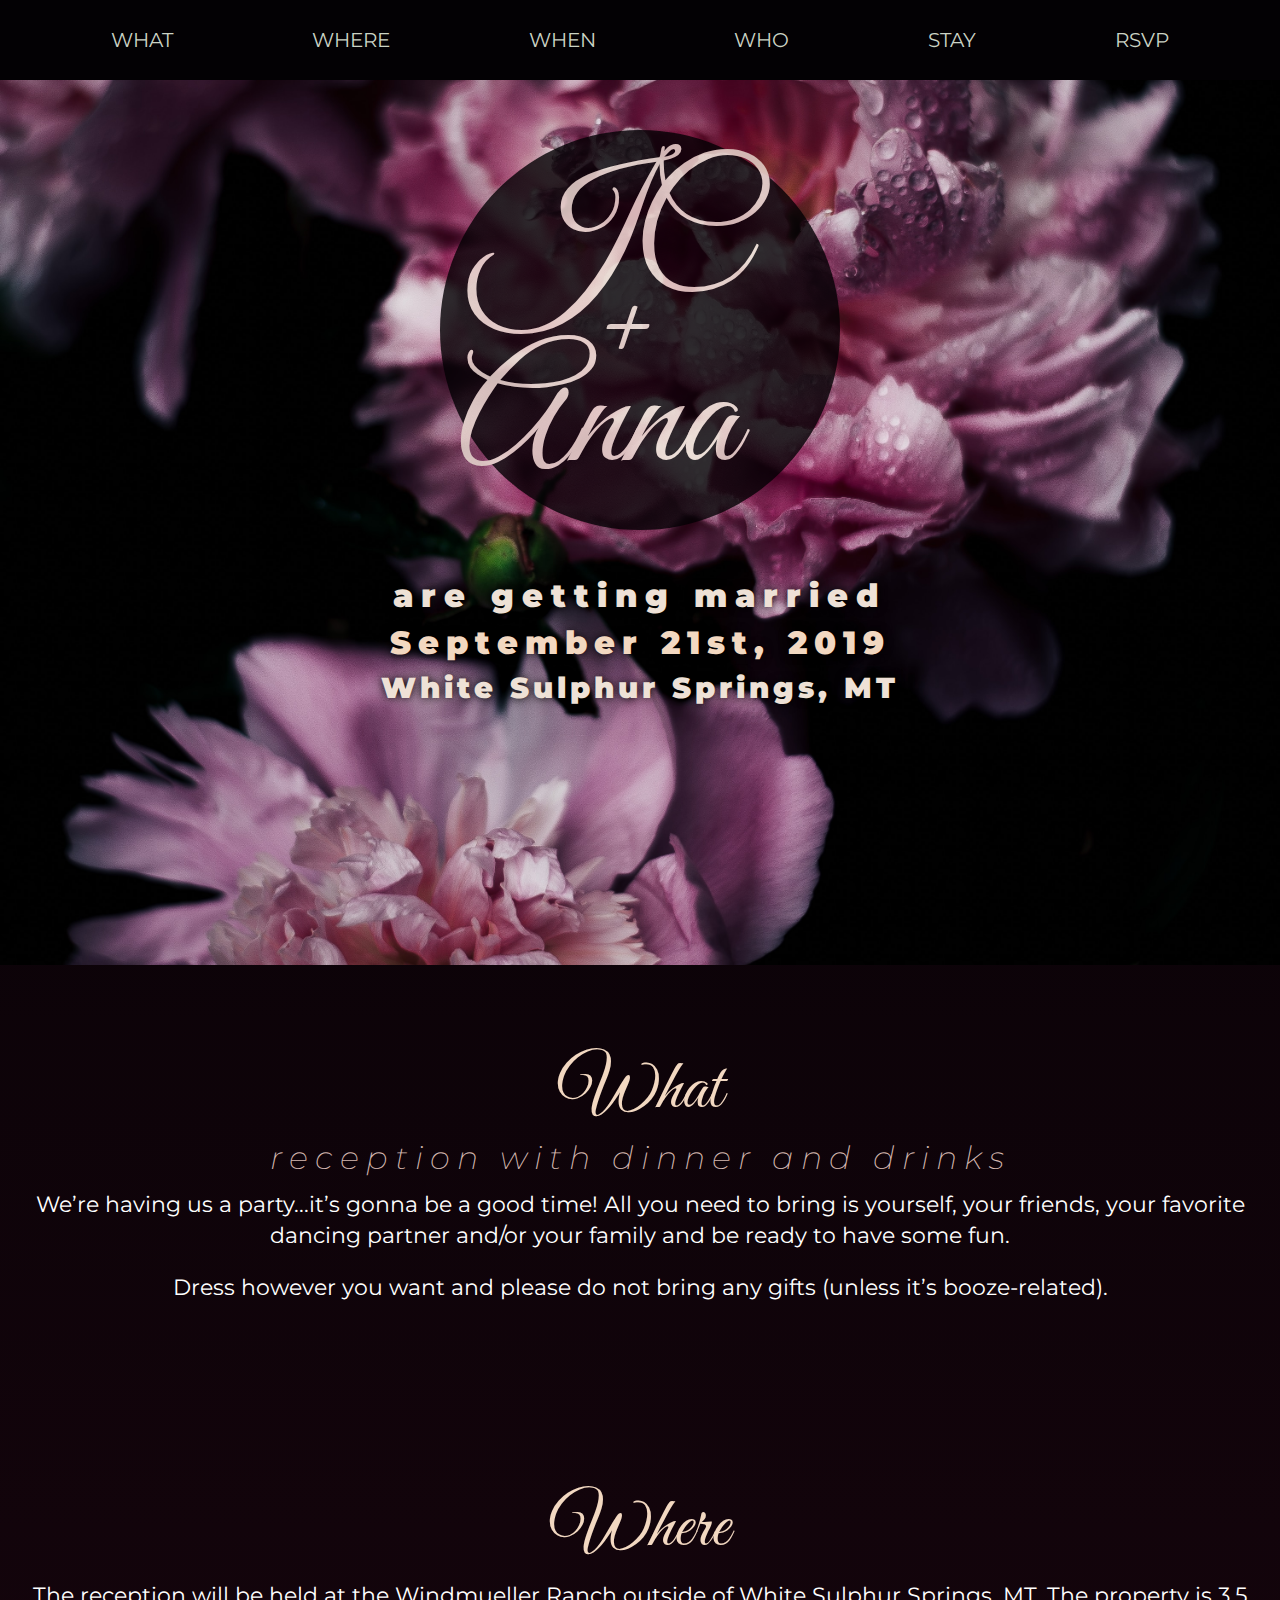
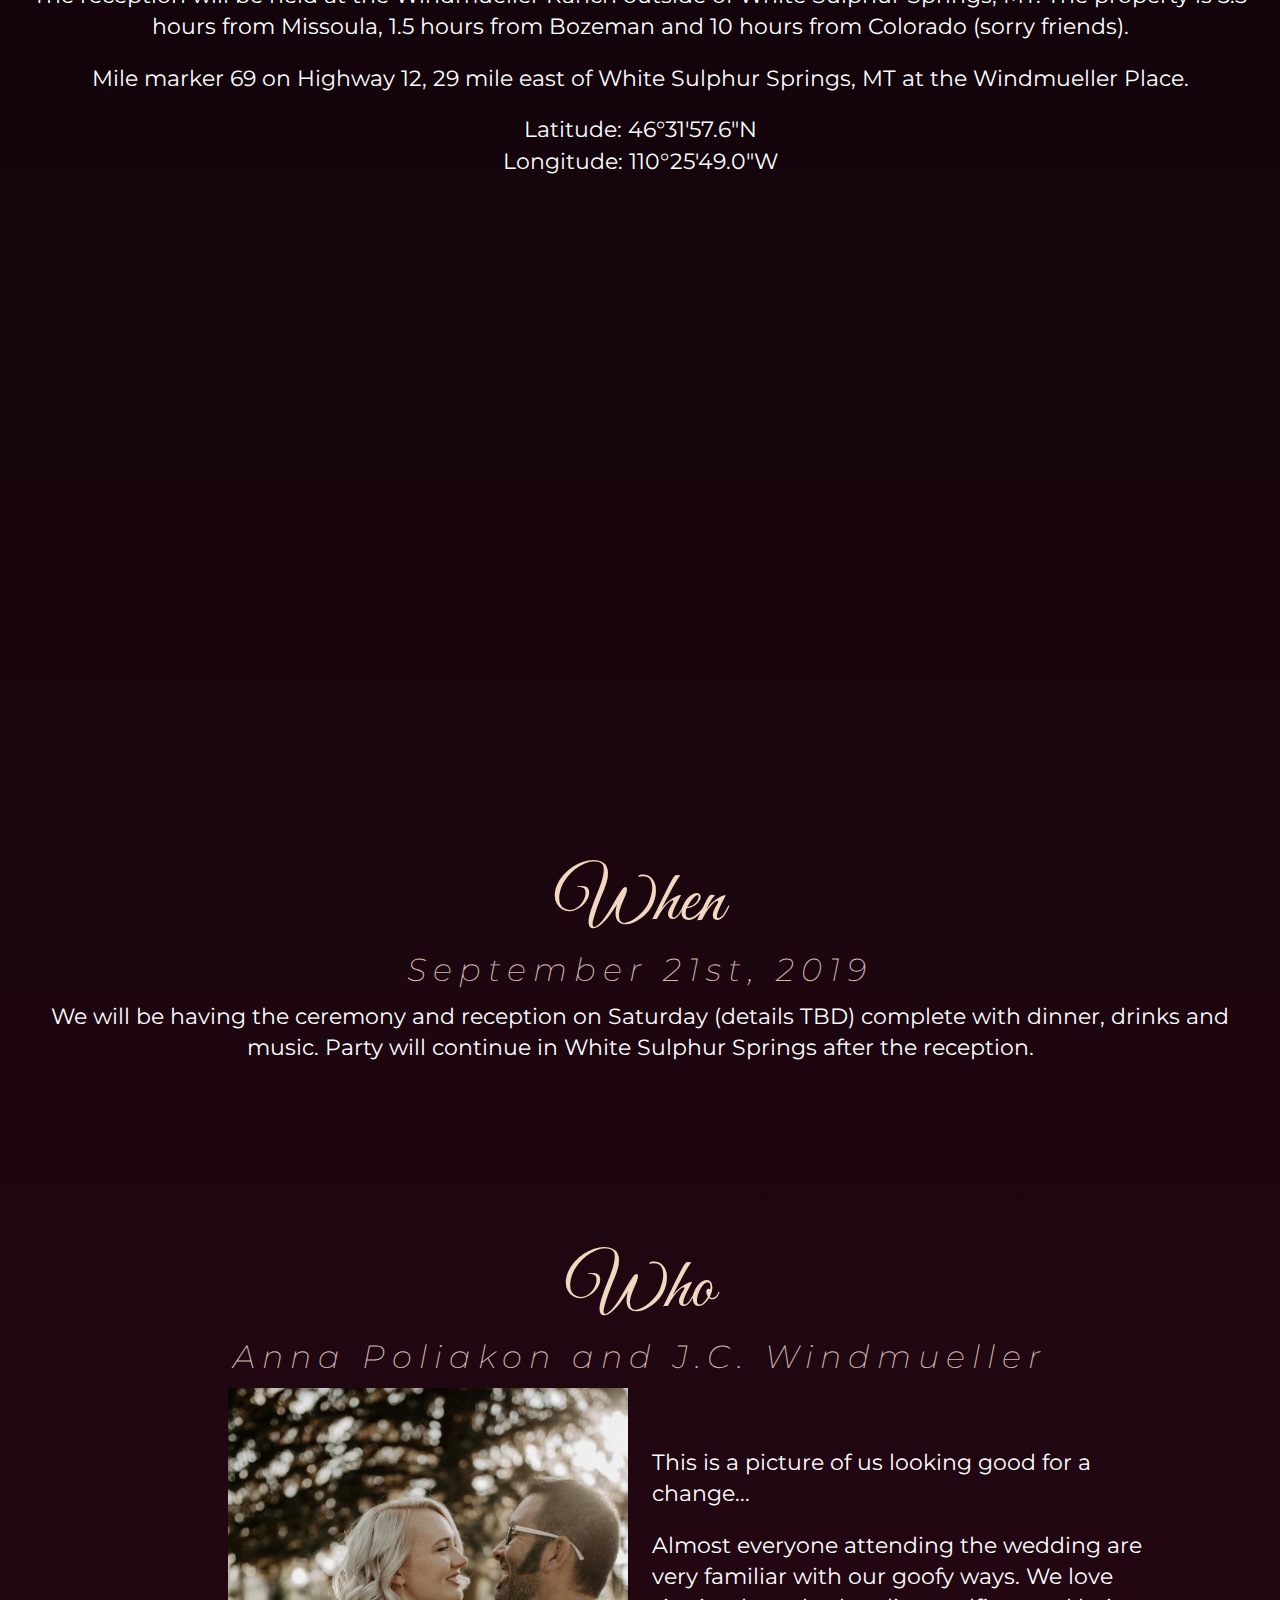
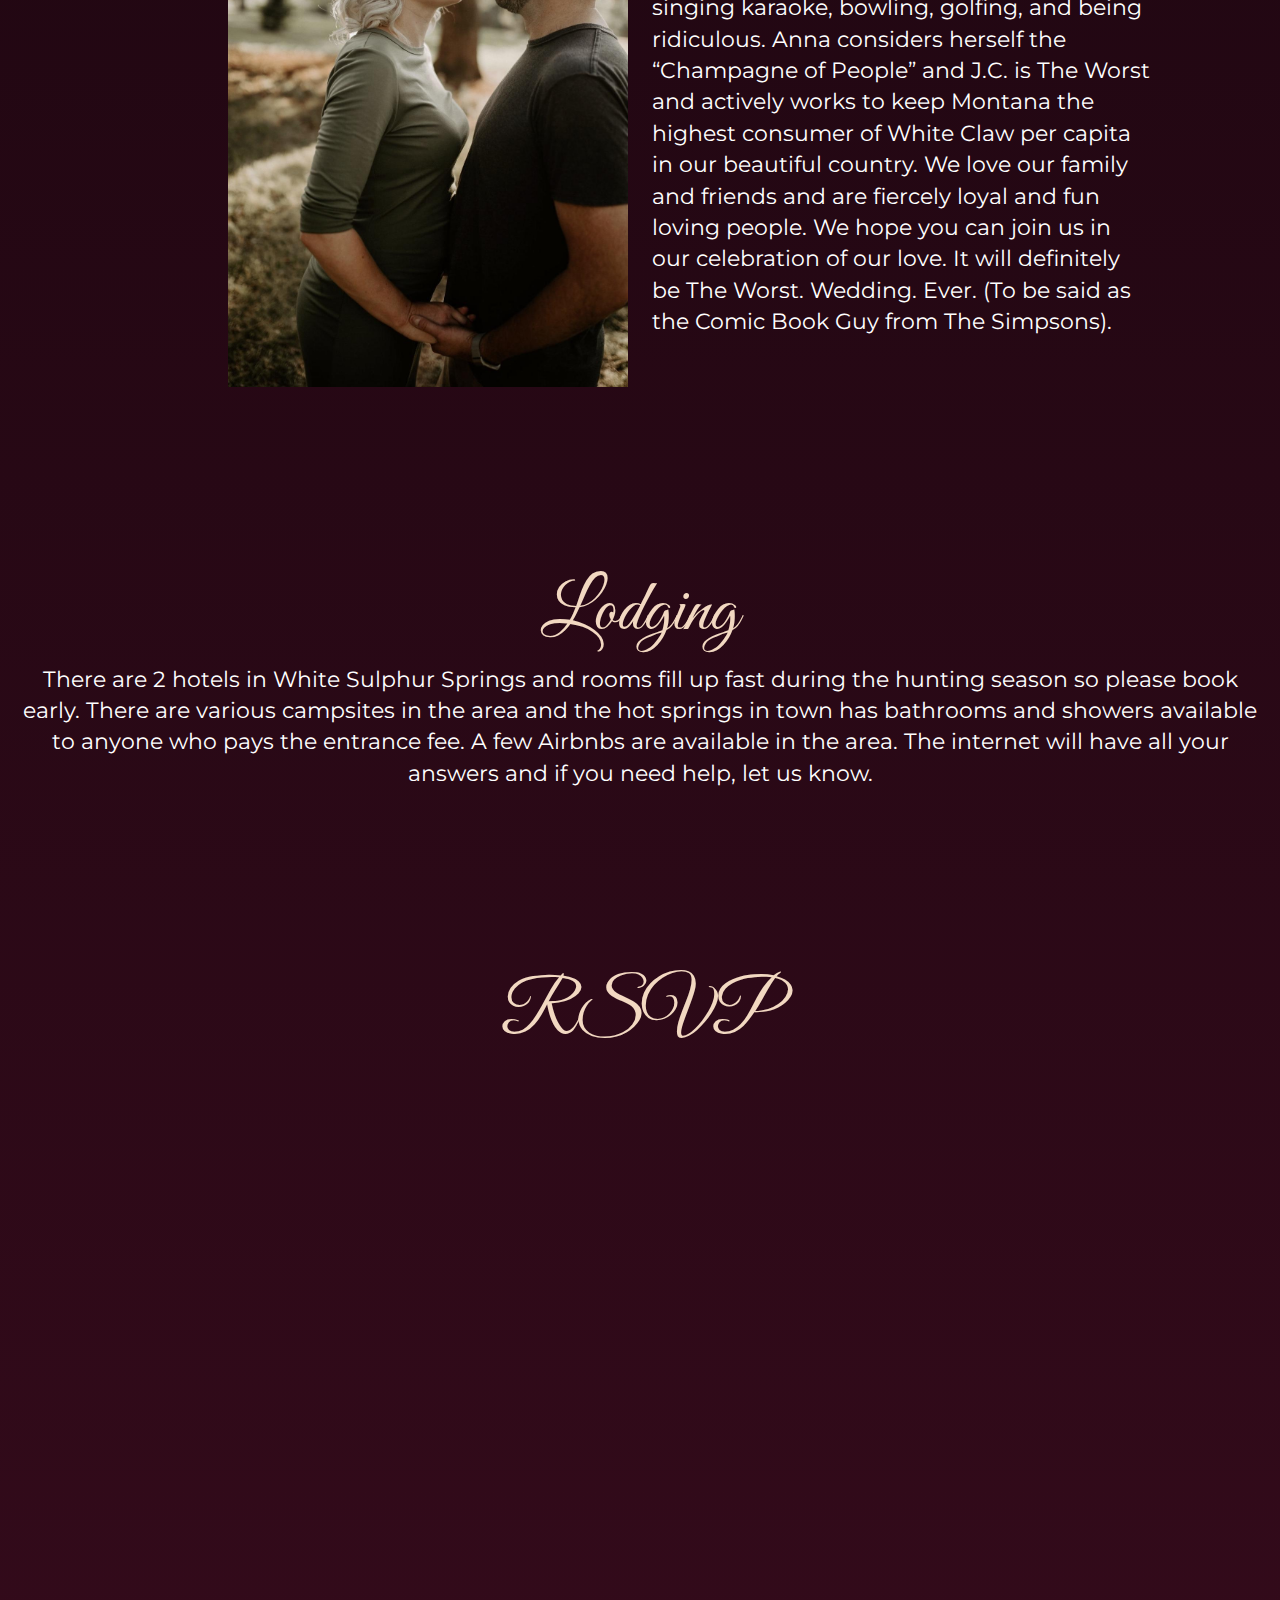
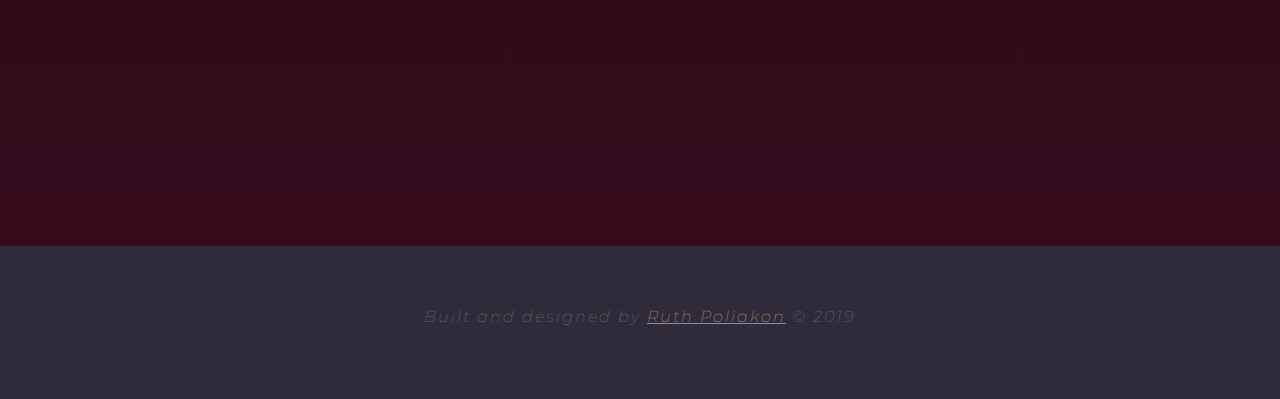
==== commit d8d6bace: "who paragraph, small styling changes" ====
--- a/annanjc/index.html
+++ b/annanjc/index.html
@@ -2,7 +2,7 @@
 <html lang="en">
   <head>
     <meta charset="utf-8" />
-    <title>Anna and J.C.</title>
+    <title>Anna and JC are Getting Married</title>
     <link
       href="https://fonts.googleapis.com/css?family=Great+Vibes|Montserrat&display=swap"
       rel="stylesheet"
@@ -49,23 +49,22 @@
     </header>
 
     <!-- Hero -->
-    <section class="hero flex-container">
-      <div class="header-background half">
+    <section class="hero">
+      <div class="header-background">
         <h1 class="super-splash-header">
           &nbsp;JC<br />
           &nbsp;&nbsp;+<br />
           Anna
         </h1>
       </div>
-      <div class="half">
-        <h2 class="super-splash-subline">are getting married</h2>
-        <h2 class="super-splash-dateline">
-          September 21st, 2019
-        </h2>
-        <h2 class="super-splash-location">
-          White Sulphur Springs, MT
-        </h2>
-      </div>
+
+      <h2 class="super-splash-subline">are getting married</h2>
+      <h2 class="super-splash-dateline">
+        September 21st, 2019
+      </h2>
+      <h2 class="super-splash-location">
+        White Sulphur Springs, MT
+      </h2>
     </section>
 
     <!-- Content -->
@@ -137,12 +136,15 @@
               This is a picture of us looking good for a change...
             </p>
             <p>
-              Lorem ipsum dolor sit amet consectetur adipisicing elit.
-              Perspiciatis exercitationem odit autem, dolores harum aliquid
-              laudantium eligendi, magnam quaerat, amet voluptas est accusamus
-              cumque temporibus eum maxime? Ab! Iure non unde provident laborum
-              architecto, repellendus tempore placeat eum velit? Omnis
-              perspiciatis fugiat!
+              Almost everyone attending the wedding are very familiar with our
+              goofy ways. We love singing karaoke, bowling, golfing, and being
+              ridiculous. Anna considers herself the “Champagne of People” and
+              J.C. is The Worst and actively works to keep Montana the highest
+              consumer of White Claw per capita in our beautiful country. We
+              love our family and friends and are fiercely loyal and fun loving
+              people. We hope you can join us in our celebration of our love. It
+              will definitely be The Worst. Wedding. Ever. (To be said as the
+              Comic Book Guy from The Simpsons).
             </p>
           </div>
         </div>
--- a/annanjc/css/index.css
+++ b/annanjc/css/index.css
@@ -294,9 +294,11 @@
   height: 350px;
   border-radius: 50%;
   background: #030104;
-  opacity: 0.9;
+  opacity: 0.8;
   position: relative;
   margin: 0 auto;
+  margin-top: 10px;
+  margin-bottom: 20px;
 }
 .hero .header-background .super-splash-header {
   font-family: 'Great Vibes', cursive;
@@ -313,6 +315,7 @@
   font-family: 'Montserrat', sans-serif;
   color: #eee1d6;
   text-align: center;
+  text-shadow: 0 0 10px black;
   font-size: 2rem;
   letter-spacing: 6.5px;
   font-weight: 900;
@@ -321,6 +324,7 @@
   font-family: 'Montserrat', sans-serif;
   color: #F2D8C1;
   text-align: center;
+  text-shadow: 0 0 10px black;
   font-size: 1.8rem;
   letter-spacing: 7px;
   font-weight: 900;
@@ -330,6 +334,7 @@
   color: #eee1d6;
   text-transform: capitalize;
   text-align: center;
+  text-shadow: 0 0 10px black;
   font-size: 1.6rem;
   letter-spacing: 4px;
   font-weight: 900;
@@ -338,6 +343,8 @@
   .hero .header-background {
     max-width: 400px;
     height: 400px;
+    margin-top: 30px;
+    margin-bottom: 50px;
   }
   .hero .header-background .super-splash-header {
     font-size: 10rem;
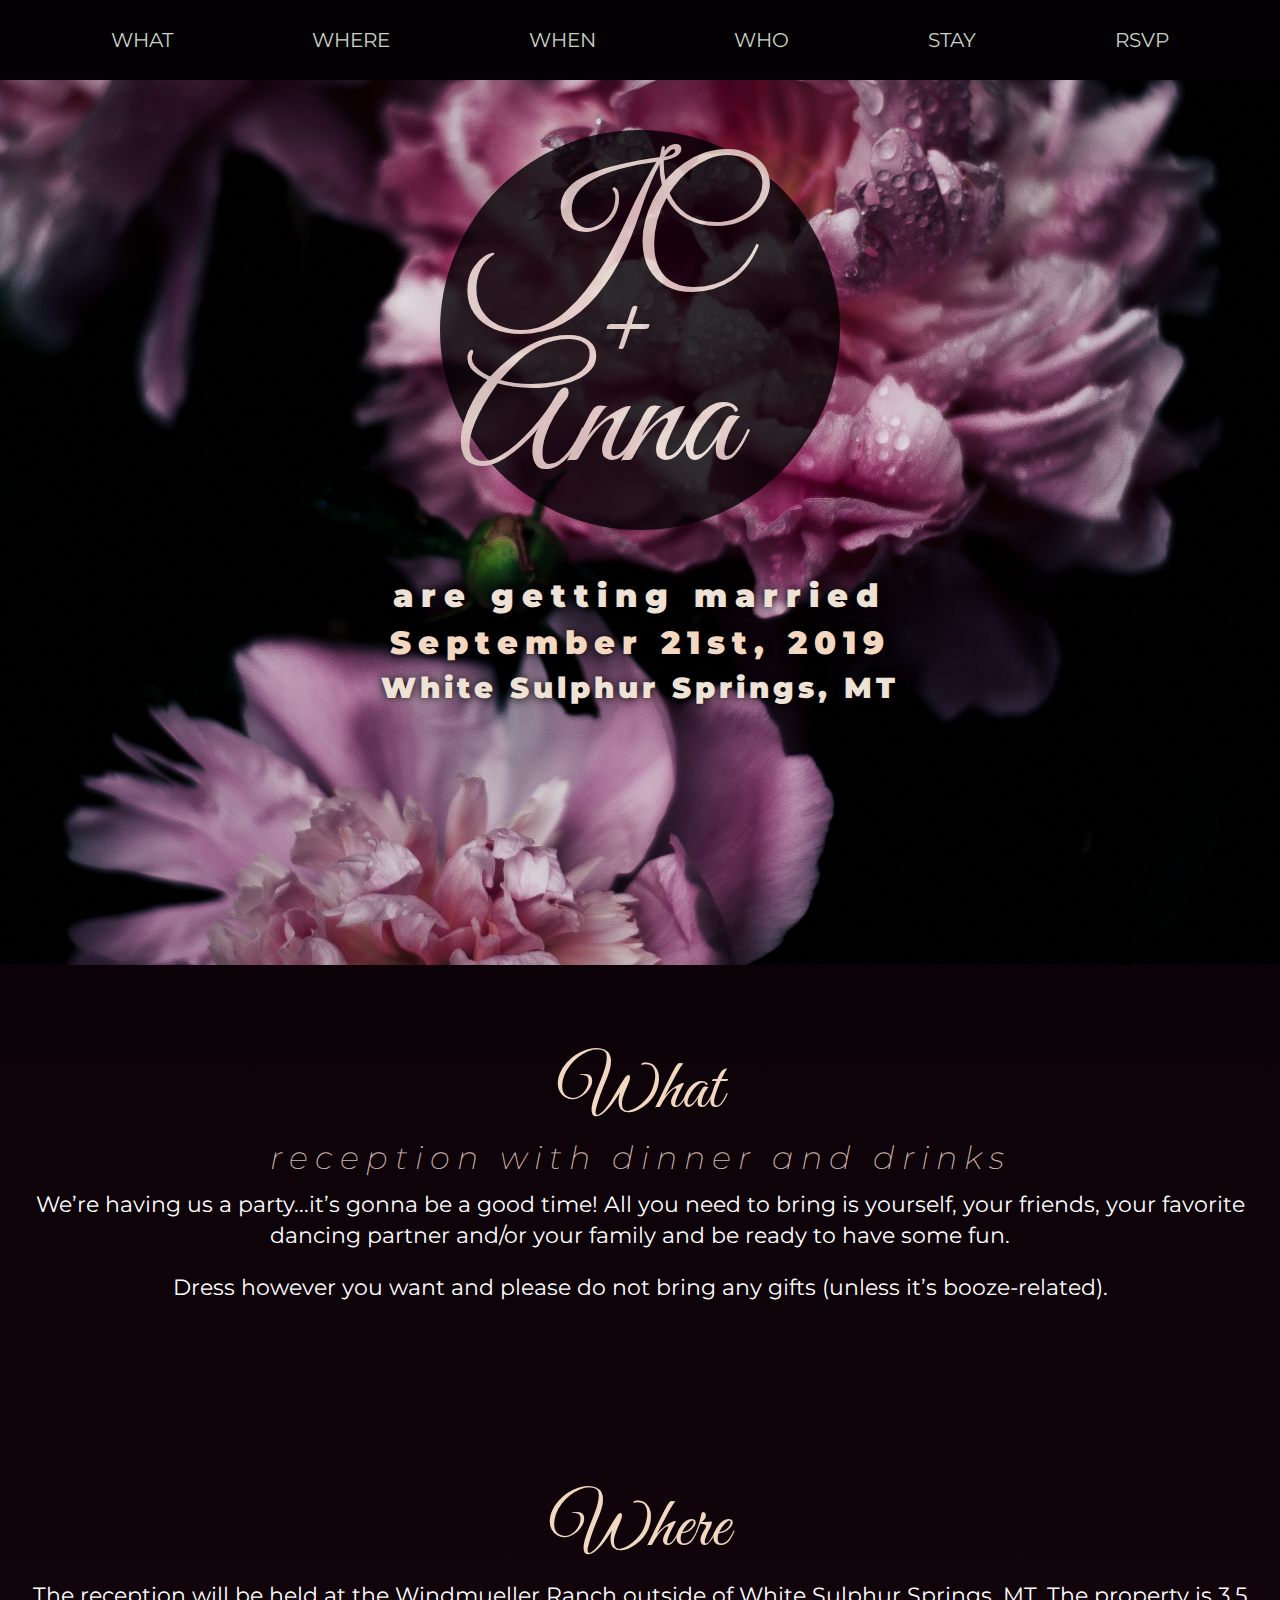
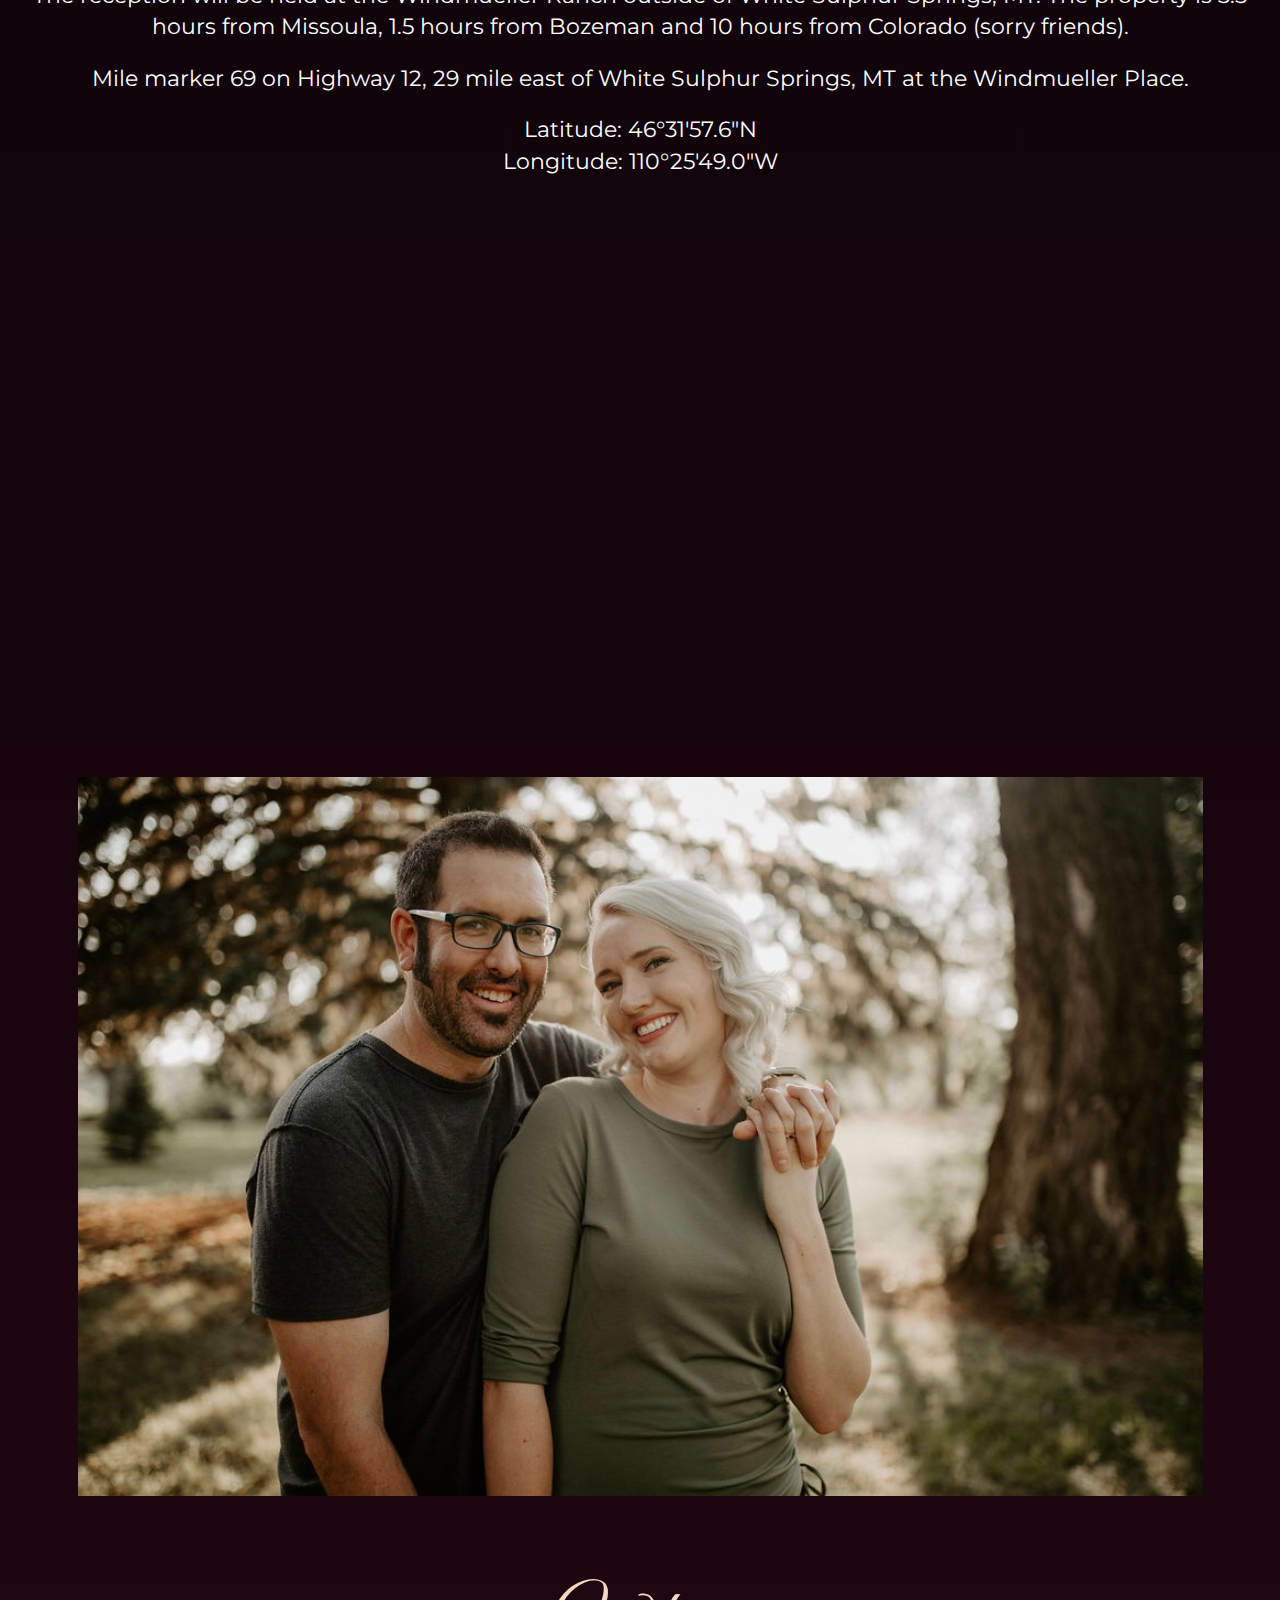
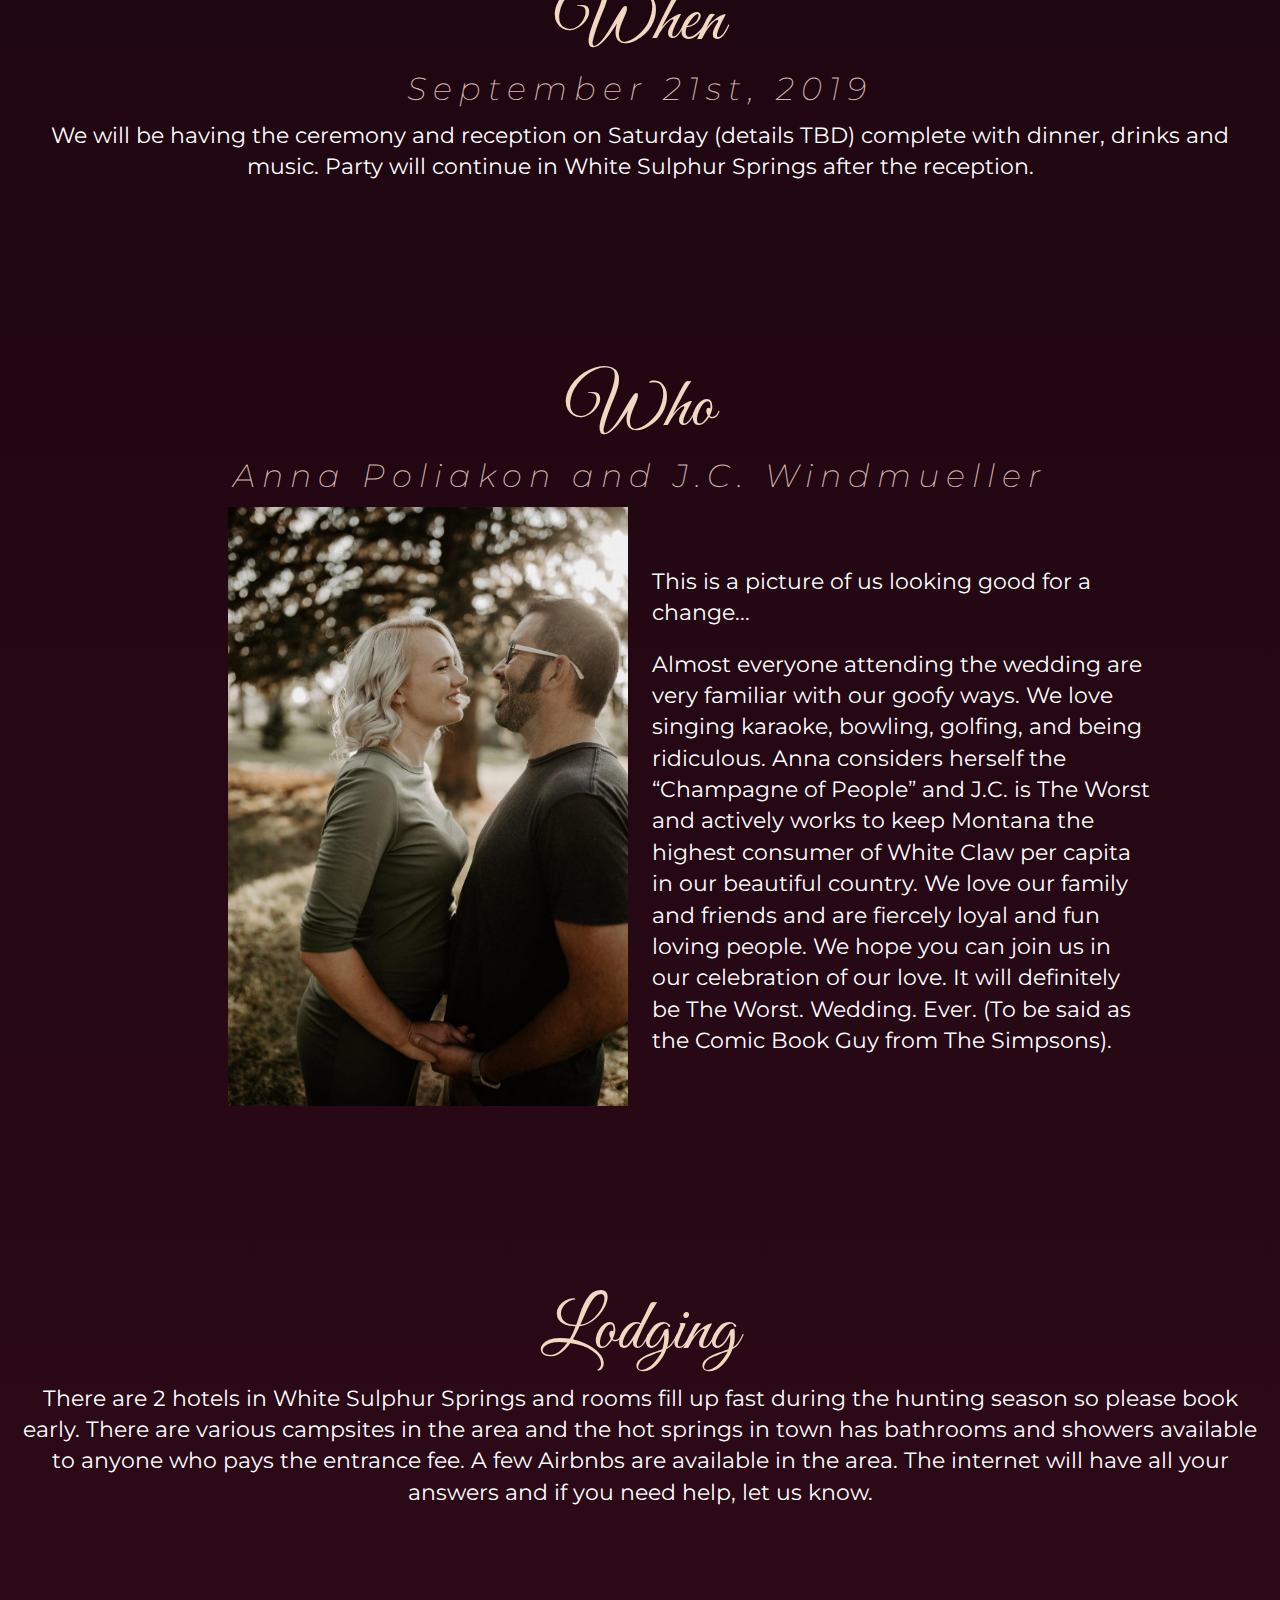
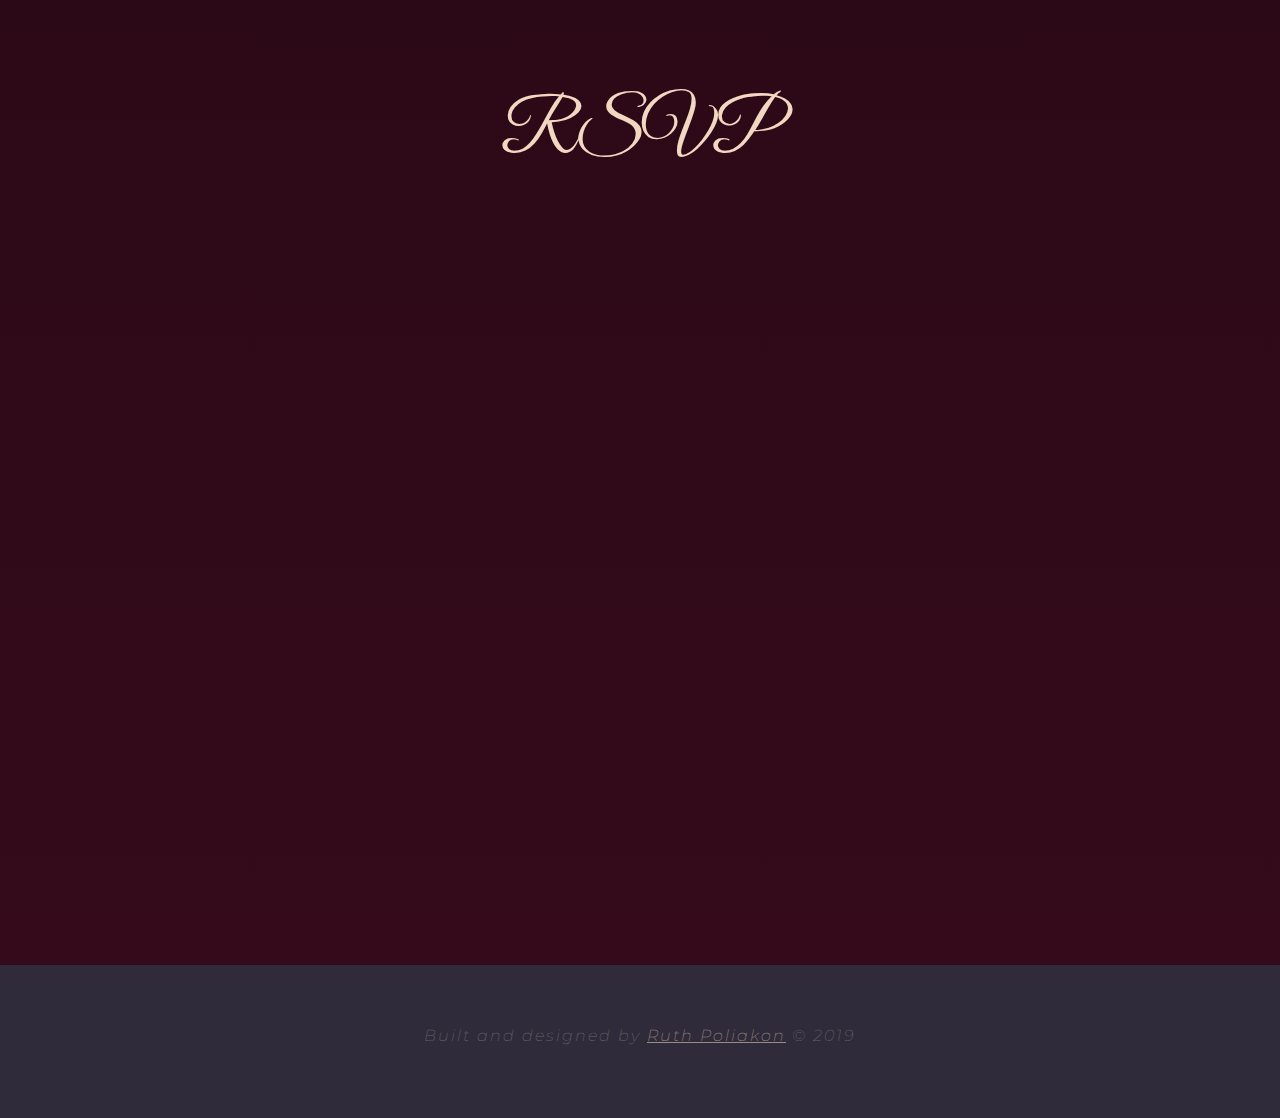
==== commit 115df64e: "added middle image" ====
--- a/annanjc/index.html
+++ b/annanjc/index.html
@@ -20,12 +20,12 @@
     <meta name="author" content="Ruth Poliakon" />
 
     <!-- Facebook Open Graph -->
-    <meta property="og:title" content="Anna and J.C." />
-    <meta property="og:image" content="/images/RAP.jpg" />
-    <meta property="og:site_name" content="Anna and J.C." />
+    <meta property="og:title" content="Anna and JC are Getting Married" />
+    <meta property="og:image" content="img/anna-jc-2.jpg" />
+    <meta property="og:site_name" content="Anna and JC are Getting Married" />
     <meta
       property="og:description"
-      content="Anna and JC are getting married!"
+      content="Anna and JC are getting married | September 21st, 2019 | White Sulphur Springs, MT"
     />
     <meta property="og:type" content="event" />
   </head>
@@ -110,6 +110,10 @@
         </div>
       </section>
 
+      <div class="middle-img">
+        <img src="img/anna-jc-2.jpg" alt="Anna and JC holdin hands by a tree" />
+      </div>
+
       <section class="main-section when" id="when">
         <h2>When</h2>
         <h3>
@@ -128,7 +132,7 @@
         </h3>
         <div class="flex-container">
           <div class="half">
-            <img src="img/anna-jc-1.jpg" alt="Anna and JC" />
+            <img src="img/anna-jc-1.jpg" alt="Anna and JC k-i-s-s-i-n-g" />
           </div>
 
           <div class="half">
--- a/annanjc/css/index.css
+++ b/annanjc/css/index.css
@@ -364,6 +364,11 @@
 .main-section {
   padding: 90px 20px 80px;
 }
+.middle-img img {
+  display: block;
+  margin: 0 auto;
+  max-width: 90%;
+}
 .who img {
   display: block;
   width: 100%;
